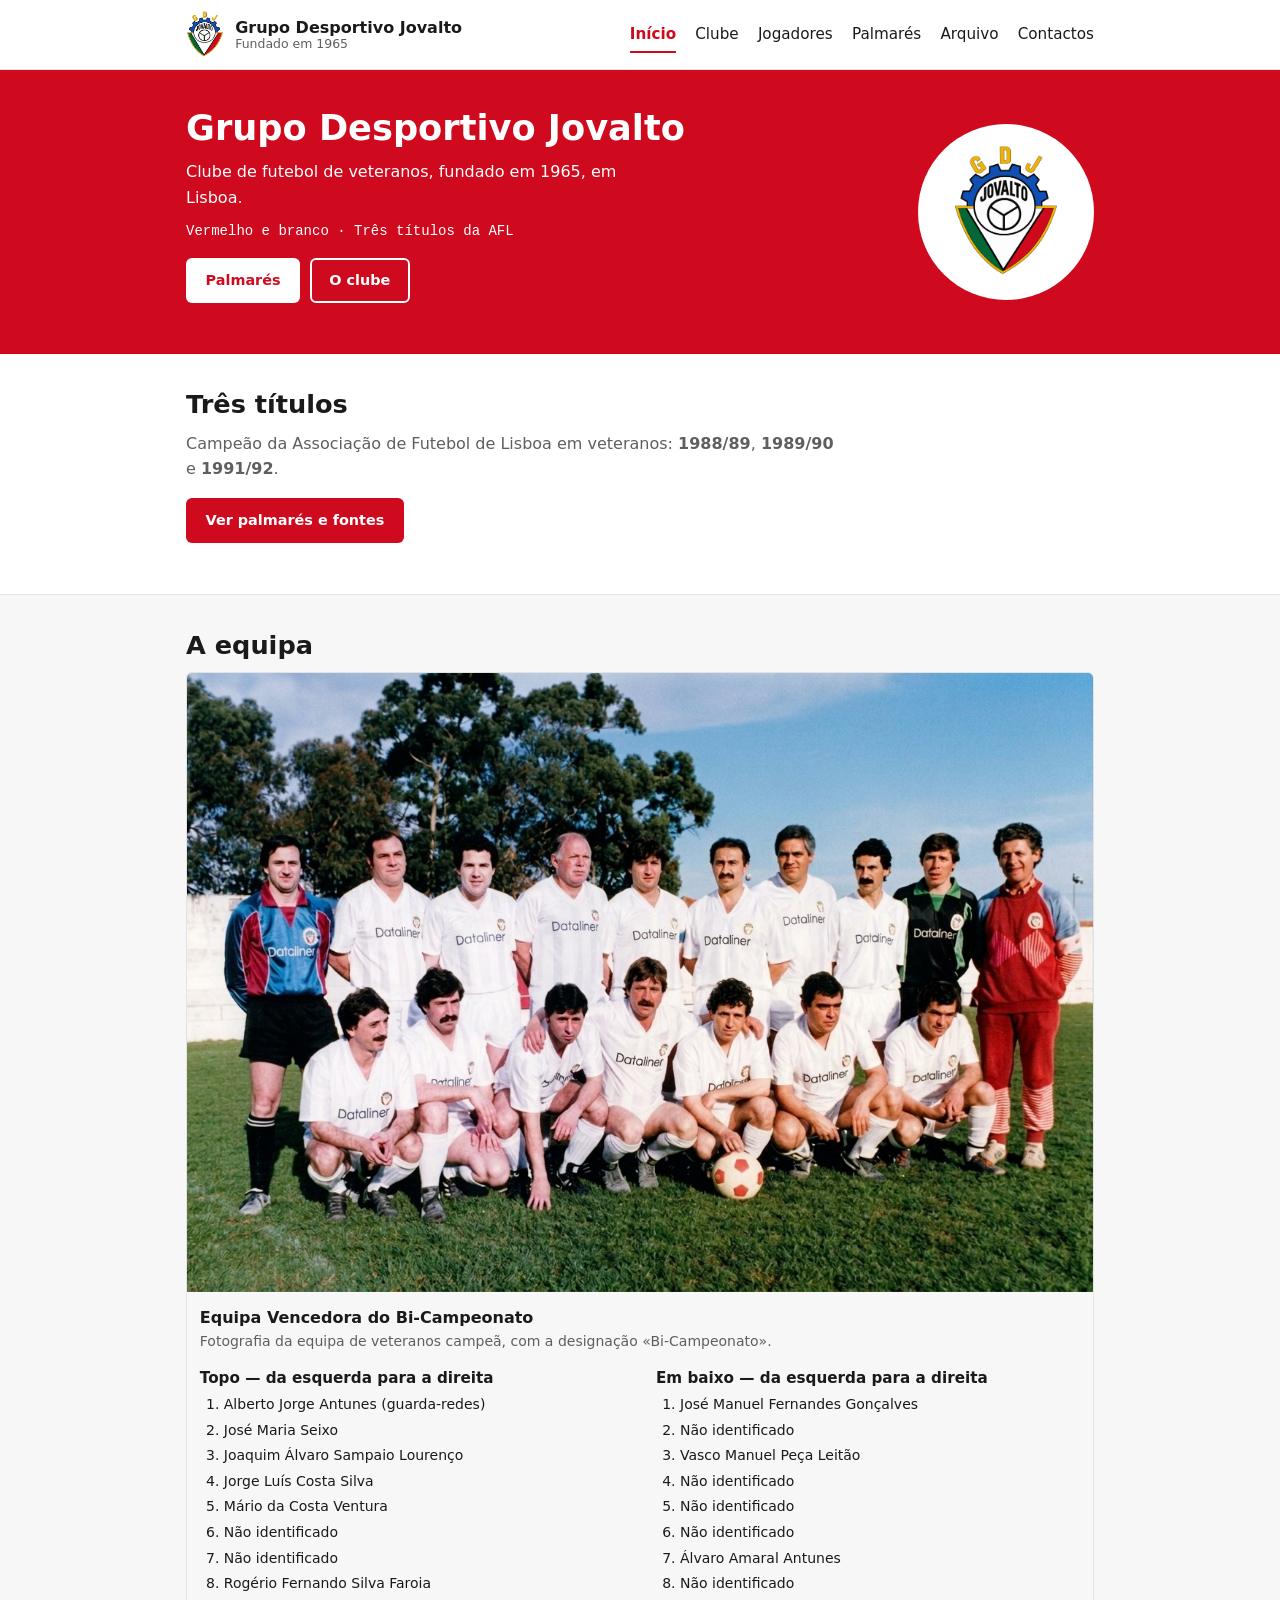
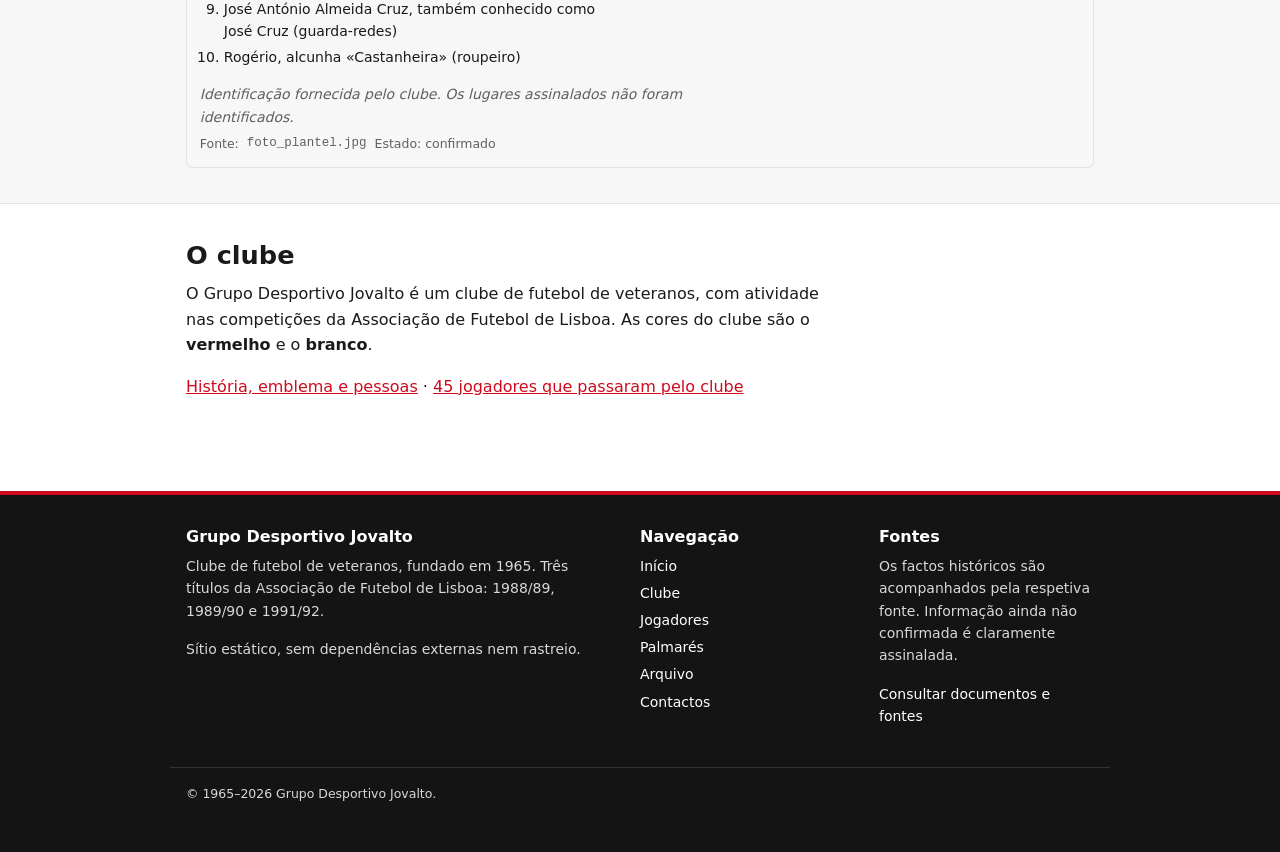
==== website/index.html @ 1dce0c86 "Update visitor content and family records" ====
<!DOCTYPE html>
<html lang="pt-PT">
<head>
<meta charset="utf-8">
<meta name="viewport" content="width=device-width, initial-scale=1">
<title>Grupo Desportivo Jovalto — futebol de veteranos, fundado em 1965</title>
<meta name="description" content="Grupo Desportivo Jovalto: clube de futebol de veteranos fundado em 1965, em Lisboa. Cores: vermelho e branco. Três títulos da Associação de Futebol de Lisboa.">
<meta name="robots" content="index, follow, max-image-preview:large">
<link rel="canonical" href="https://gdjovalto.github.io/">
<meta property="og:type" content="website">
<meta property="og:locale" content="pt_PT">
<meta property="og:site_name" content="Grupo Desportivo Jovalto">
<meta property="og:title" content="Grupo Desportivo Jovalto — futebol de veteranos">
<meta property="og:description" content="Clube de futebol de veteranos fundado em 1965, em Lisboa. Três títulos da Associação de Futebol de Lisboa.">
<meta property="og:url" content="https://gdjovalto.github.io/">
<meta property="og:image" content="https://gdjovalto.github.io/assets/img/foto-equipa-bicampeonato.jpg">
<script type="application/ld+json">
{"@context":"https://schema.org","@type":"SportsOrganization","name":"Grupo Desportivo Jovalto","alternateName":"GD Jovalto","url":"https://gdjovalto.github.io/","logo":"https://gdjovalto.github.io/assets/img/emblema-oficial.png","image":"https://gdjovalto.github.io/assets/img/foto-equipa-bicampeonato.jpg","foundingDate":"1965","sport":"Futebol de veteranos","address":{"@type":"PostalAddress","addressLocality":"Lisboa","addressCountry":"PT"}}
</script>
<link rel="icon" type="image/png" href="assets/img/favicon.png">
<link rel="stylesheet" href="assets/css/main.css">
</head>
<body data-raiz="">
<a class="skip-link" href="#conteudo">Saltar para o conteúdo</a>

<header class="site-header">
  <div class="site-header__inner">
    <a class="brand" href="index.html">
      <img src="assets/img/emblema-oficial.png" width="1128" height="1394" alt="">
      <span class="brand__text">
        <strong>Grupo Desportivo Jovalto</strong>
        <small>Fundado em 1965</small>
      </span>
    </a>
    <button class="nav-toggle" type="button" aria-expanded="false" aria-controls="menu-principal">Menu</button>
    <nav id="menu-principal" class="nav" aria-label="Navegação principal">
      <ul>
        <li><a href="index.html" aria-current="page">Início</a></li>
        <li><a href="clube/index.html">Clube</a></li>
        <li><a href="jogadores/index.html">Jogadores</a></li>
        <li><a href="palmares/index.html">Palmarés</a></li>
        <li><a href="arquivo/index.html">Arquivo</a></li>
        <li><a href="contactos/index.html">Contactos</a></li>
      </ul>
    </nav>
  </div>
</header>

<main id="conteudo">

  <section class="hero">
    <div class="hero__inner">
      <div>
        <h1>Grupo Desportivo Jovalto</h1>
        <p class="hero__lema">Clube de futebol de veteranos, fundado em 1965, em Lisboa.</p>
        <p class="hero__meta">Vermelho e branco · Três títulos da AFL</p>
        <p class="btn-lista">
          <a class="btn btn--branco" href="palmares/index.html">Palmarés</a>
          <a class="btn btn--contorno" href="clube/index.html">O clube</a>
        </p>
      </div>
      <span class="emblema-redondo">
        <img src="assets/img/emblema-oficial.png" width="1128" height="1394"
             alt="Emblema do Grupo Desportivo Jovalto: roda dentada, inscrição JOVALTO e escudo.">
      </span>
    </div>
  </section>

  <section class="section">
    <div class="wrap">
      <h2>Três títulos</h2>
      <p class="section__intro">
        Campeão da Associação de Futebol de Lisboa em veteranos:
        <strong>1988/89</strong>, <strong>1989/90</strong> e <strong>1991/92</strong>.
      </p>
      <p><a class="btn btn--vermelho" href="palmares/index.html">Ver palmarés e fontes</a></p>
    </div>
  </section>

  <section class="section section--alt" id="fotografia-equipa">
    <div class="wrap">
      <h2>A equipa</h2>
      <div class="galeria" id="lista-galeria"></div>
    </div>
  </section>

  <section class="section">
    <div class="wrap">
      <h2>O clube</h2>
      <p>
        O Grupo Desportivo Jovalto é um clube de futebol de veteranos, com atividade nas competições da
        Associação de Futebol de Lisboa. As cores do clube são o <strong>vermelho</strong> e o
        <strong>branco</strong>.
      </p>
      <p>
        <a href="clube/index.html">História, emblema e pessoas</a> ·
        <a href="jogadores/index.html">45 jogadores que passaram pelo clube</a>
      </p>
    </div>
  </section>

</main>

<!-- ==========================================================================
     Rodapé comum das páginas interiores do sítio do GD Jovalto.

      é substituído pelo prefixo relativo à raiz:
       - páginas na raiz  -> ""
       - páginas em subpasta -> "../"

     Este ficheiro é usado por tools/apply-footer.ps1. Não é servido ao
     navegador: serve apenas para manter o rodapé das páginas sincronizado.
     A página inicial (index.html) tem o rodapé já escrito no próprio ficheiro.
     ========================================================================== -->
<footer class="site-footer">
  <div class="wrap site-footer__grid">
    <div>
      <h2>Grupo Desportivo Jovalto</h2>
      <p>Clube de futebol de veteranos, fundado em 1965. Três títulos da Associação de Futebol de Lisboa: 1988/89, 1989/90 e 1991/92.</p>
      <p>Sítio estático, sem dependências externas nem rastreio.</p>
    </div>
    <div>
      <h2>Navegação</h2>
      <ul>
        <li><a href="index.html">Início</a></li>
        <li><a href="clube/index.html">Clube</a></li>
        <li><a href="jogadores/index.html">Jogadores</a></li>
        <li><a href="palmares/index.html">Palmarés</a></li>
        <li><a href="arquivo/index.html">Arquivo</a></li>
        <li><a href="contactos/index.html">Contactos</a></li>
      </ul>
    </div>
    <div>
      <h2>Fontes</h2>
      <p>Os factos históricos são acompanhados pela respetiva fonte. Informação ainda não confirmada é claramente assinalada.</p>
      <p><a href="arquivo/index.html">Consultar documentos e fontes</a></p>
    </div>
  </div>
  <div class="wrap site-footer__nota">
    <p>© 1965–<span id="ano-atual">2026</span> Grupo Desportivo Jovalto.</p>
  </div>
</footer>

<script src="data/clube.js"></script>
<script src="data/jogadores.js"></script>
<script src="data/sources.js"></script>
<script src="data/honours.js"></script>
<script src="data/timeline.js"></script>
<script src="data/people.js"></script>
<script src="data/gallery.js"></script>
<script src="data/documents.js"></script>
<script src="assets/js/main.js"></script>
</body>
</html>
---- website/assets/css/main.css ----
/* ==========================================================================
   GD Jovalto — folha de estilos única

   CORES DO CLUBE: VERMELHO E BRANCO.
   O emblema histórico tem também azul, verde e amarelo, mas essas são cores
   DO EMBLEMA — não são usadas como cores do sítio.

   Sem dependências externas, sem CDN, sem chamadas de rede.
   ========================================================================== */

:root{
  /* Cores do clube */
  --jv-vermelho:#D00A1E;
  --jv-vermelho-escuro:#A50715;
  --jv-branco:#FFFFFF;

  /* Neutros */
  --jv-texto:#1A1A1A;
  --jv-texto-suave:#5F5F5F;
  --jv-linha:#E3E3E3;
  --jv-fundo:#FFFFFF;
  --jv-fundo-alt:#F7F7F7;
  --jv-escuro:#141414;

  /* Tipografia */
  --jv-fonte-base:"Segoe UI",system-ui,-apple-system,Arial,sans-serif;
  --jv-fonte-mono:Consolas,"Courier New",monospace;
  --jv-t1:clamp(1.6rem,1.2rem + 1.6vw,2.2rem);
  --jv-t2:clamp(1.25rem,1.1rem + .8vw,1.6rem);
  --jv-peq:.875rem;
  --jv-mini:.78rem;

  /* Medidas */
  --jv-largura:940px;
  --jv-raio:6px;
}

/* --- Base ---------------------------------------------------------------- */

*,*::before,*::after{box-sizing:border-box}
html{-webkit-text-size-adjust:100%}
body{
  margin:0;
  font-family:var(--jv-fonte-base);
  font-size:1rem;
  line-height:1.6;
  color:var(--jv-texto);
  background:var(--jv-fundo);
}
img{max-width:100%;height:auto;display:block}
h1,h2,h3{line-height:1.25;margin:0 0 .6rem}
h1{font-size:var(--jv-t1)}
h2{font-size:var(--jv-t2);margin-top:2.2rem}
h2:first-child{margin-top:0}
h3{font-size:1.05rem}
p,ul,ol,table{margin:0 0 1rem}
p,li{max-width:65ch}
a{color:var(--jv-vermelho)}
a:hover{color:var(--jv-vermelho-escuro)}
:focus-visible{outline:3px solid var(--jv-texto);outline-offset:2px}
.site-header :focus-visible,.site-footer :focus-visible{outline-color:var(--jv-branco)}

.wrap{max-width:var(--jv-largura);margin:0 auto;padding:0 1rem}
.skip-link{position:absolute;left:-9999px;top:0}
.skip-link:focus{left:0;background:var(--jv-vermelho);color:var(--jv-branco);padding:.6rem 1rem;z-index:10}
.visually-hidden{position:absolute;width:1px;height:1px;overflow:hidden;clip-path:inset(50%)}

/* --- Cabeçalho ----------------------------------------------------------- */

.site-header{background:var(--jv-branco);border-bottom:1px solid var(--jv-linha)}
.site-header__inner{
  max-width:var(--jv-largura);margin:0 auto;padding:.7rem 1rem;
  display:flex;align-items:center;justify-content:space-between;gap:1rem;flex-wrap:wrap;
}
.brand{display:flex;align-items:center;gap:.7rem;text-decoration:none;color:var(--jv-texto)}
.brand img{width:38px}
.brand__text{display:flex;flex-direction:column;line-height:1.2}
.brand__text strong{font-size:1rem}
.brand__text small{font-size:var(--jv-mini);color:var(--jv-texto-suave)}

.nav-toggle{
  background:none;border:1px solid var(--jv-linha);border-radius:var(--jv-raio);
  padding:.4rem .7rem;font:inherit;font-size:var(--jv-peq);color:var(--jv-texto);cursor:pointer;
}
.nav{display:none;width:100%}
.nav.is-open{display:block}
.nav ul{list-style:none;margin:0;padding:0}
.nav a{
  display:block;padding:.55rem 0;text-decoration:none;color:var(--jv-texto);
  border-bottom:1px solid var(--jv-linha);font-size:.95rem;
}
.nav a[aria-current="page"]{color:var(--jv-vermelho);font-weight:600}

/* --- Faixa de abertura --------------------------------------------------- */

.hero{background:var(--jv-vermelho);color:var(--jv-branco);padding:2.2rem 0}
.hero__inner{
  max-width:var(--jv-largura);margin:0 auto;padding:0 1rem;
  display:flex;align-items:center;justify-content:space-between;gap:1.5rem;flex-wrap:wrap;
}
.hero h1{color:var(--jv-branco)}
.hero__lema{color:var(--jv-branco);margin:0;max-width:46ch}
.hero__meta{font-family:var(--jv-fonte-mono);font-size:var(--jv-peq);color:var(--jv-branco);margin:.6rem 0 0}
/* Emblema em disco branco, como na camisola.
   O emblema é retrato (1128x1394 = 0,809). Para caber inteiro dentro do
   círculo, o retângulo tem de respeitar sqrt((w/2)²+(h/2)²) <= D/2; com
   altura a 76% da largura do círculo, w=0,615·D e o canto fica a 0,489·D —
   dentro do raio, logo sem corte. */
.emblema-redondo{
  flex:0 0 auto;
  width:clamp(118px,20vw,176px);
  height:clamp(118px,20vw,176px);
  background:var(--jv-branco);
  border-radius:50%;
  display:grid;
  place-items:center;
  overflow:hidden;
}
.emblema-redondo img{width:auto;height:auto;max-width:76%;max-height:76%}

/* --- Botões -------------------------------------------------------------- */

.btn{
  display:inline-block;padding:.55rem 1.1rem;border-radius:var(--jv-raio);
  text-decoration:none;font-weight:600;font-size:.9rem;border:2px solid transparent;
}
.btn--branco{background:var(--jv-branco);color:var(--jv-vermelho)}
.btn--branco:hover{background:#F0F0F0;color:var(--jv-vermelho-escuro)}
.btn--contorno{border-color:var(--jv-branco);color:var(--jv-branco)}
.btn--contorno:hover{background:var(--jv-branco);color:var(--jv-vermelho)}
.btn--vermelho{background:var(--jv-vermelho);color:var(--jv-branco)}
.btn--vermelho:hover{background:var(--jv-vermelho-escuro);color:var(--jv-branco)}
.btn-lista{display:flex;gap:.6rem;flex-wrap:wrap;margin-top:1rem}

/* --- Secções ------------------------------------------------------------- */

.section{padding:2.2rem 0}
.section--alt{background:var(--jv-fundo-alt);border-top:1px solid var(--jv-linha);border-bottom:1px solid var(--jv-linha)}
.section__intro{color:var(--jv-texto-suave)}
.grid{display:grid;gap:1rem}

/* --- Rodapé -------------------------------------------------------------- */

.site-footer{
  background:var(--jv-escuro);color:#D8D8D8;border-top:4px solid var(--jv-vermelho);
  margin-top:2.5rem;padding:2rem 0;font-size:var(--jv-peq);
}
.site-footer h2{color:var(--jv-branco);font-size:1rem;margin-bottom:.5rem;margin-top:0}
.site-footer a{color:var(--jv-branco);text-decoration:none}
.site-footer a:hover{text-decoration:underline;color:var(--jv-branco)}
.site-footer ul{list-style:none;margin:0;padding:0}
.site-footer li{margin-bottom:.3rem}
.site-footer__grid{display:grid;gap:1.5rem}
.site-footer__nota{border-top:1px solid #333;margin-top:1.5rem;padding-top:1rem;font-size:var(--jv-mini)}
.legenda-ev li{display:flex;gap:.5rem;align-items:baseline}

/* --- Avisos -------------------------------------------------------------- */

.nota{
  background:var(--jv-fundo-alt);border-left:4px solid var(--jv-vermelho);
  border-radius:0 var(--jv-raio) var(--jv-raio) 0;
  padding:.8rem 1rem;font-size:.92rem;
}
.nota p:last-child{margin-bottom:0}
.nota + .nota{margin-top:.8rem}

/* --- Cronologia ---------------------------------------------------------- */

.cronologia{list-style:none;margin:0;padding:0}
.cronologia li{padding:0 0 1.2rem 1rem;border-left:2px solid var(--jv-linha)}
.cronologia li:last-child{padding-bottom:0;border-left-color:transparent}
.cronologia h3{margin:.1rem 0 .2rem}
.cronologia__ano{font-family:var(--jv-fonte-mono);font-weight:700;color:var(--jv-vermelho)}

/* --- Fotografia ---------------------------------------------------------- */

.galeria{display:grid;gap:1rem}
.galeria figure{margin:0;border:1px solid var(--jv-linha);border-radius:var(--jv-raio);overflow:hidden}
.galeria img{width:100%}
.galeria figcaption{padding:.8rem;font-size:var(--jv-peq);color:var(--jv-texto-suave)}
.galeria figcaption strong{display:block;color:var(--jv-texto);font-size:1rem}
.foto-identificacao{display:grid;grid-template-columns:repeat(2,minmax(0,1fr));gap:1rem 2rem;margin-top:1rem;color:var(--jv-texto)}
.foto-identificacao h3{font-size:.95rem;margin:0 0 .35rem}
.foto-identificacao ol{margin:0;padding-left:1.5rem}
.foto-identificacao li{margin:.2rem 0}
.foto-identificacao__fonte{margin:.75rem 0 0;font-style:italic}
@media (max-width:640px){.foto-identificacao{grid-template-columns:1fr}}

/* --- Cartões (documentos e pessoas) -------------------------------------- */

.cartao{border:1px solid var(--jv-linha);border-radius:var(--jv-raio);padding:1rem}
.cartao h3{margin-bottom:.3rem}
.cartao p:last-child{margin-bottom:0}
.cartao--ident{border-left:4px solid var(--jv-vermelho)}
.origem{font-size:var(--jv-peq);color:var(--jv-texto-suave);margin:.5rem 0 0}

/* --- Emblema ------------------------------------------------------------- */

.emblema-grid{display:grid;gap:1rem}
.emblema-item{border:1px solid var(--jv-linha);border-radius:var(--jv-raio);padding:1rem}
.emblema-item img{margin:0 auto .6rem;max-height:220px;width:auto}
.emblema-item p{font-size:var(--jv-peq);max-width:none}

/* --- Tabelas ------------------------------------------------------------- */

.tabela{width:100%;border-collapse:collapse;font-size:.95rem}
.tabela caption{text-align:left;color:var(--jv-texto-suave);font-size:var(--jv-peq);padding-bottom:.5rem}
.tabela th,.tabela td{text-align:left;padding:.6rem .7rem;border-bottom:1px solid var(--jv-linha);vertical-align:top}
.tabela thead th{background:var(--jv-vermelho);color:var(--jv-branco);font-size:var(--jv-peq)}
.tabela tbody tr:nth-child(even){background:var(--jv-fundo-alt)}
.tabela__epoca{font-family:var(--jv-fonte-mono);font-weight:700;white-space:nowrap;color:var(--jv-vermelho)}
.rolagem{overflow-x:auto}

/* --- Etiquetas de evidência e proveniência ------------------------------- */

.etiqueta{
  display:inline-block;border:1px solid var(--jv-linha);background:var(--jv-fundo-alt);
  border-radius:999px;padding:1px 8px;font-size:.72rem;font-weight:700;
  text-transform:uppercase;letter-spacing:.03em;color:var(--jv-texto-suave);white-space:nowrap;
}
.etiqueta--a{border-color:var(--jv-vermelho);color:var(--jv-vermelho)}
.meta{
  display:flex;flex-wrap:wrap;gap:.5rem;align-items:center;
  font-size:var(--jv-mini);color:var(--jv-texto-suave);margin:.4rem 0 0;
}
.meta code{font-family:var(--jv-fonte-mono)}

/* --- Responsivo ---------------------------------------------------------- */

@media (min-width:760px){
  .nav-toggle{display:none}
  .nav{display:block;width:auto}
  .nav ul{display:flex;gap:1.2rem}
  .nav a{border:0;border-bottom:2px solid transparent;padding:.3rem 0}
  .nav a[aria-current="page"]{border-bottom-color:var(--jv-vermelho)}
  .grid--2{grid-template-columns:repeat(2,1fr)}
  .grid--3{grid-template-columns:repeat(3,1fr)}
  .emblema-grid{grid-template-columns:repeat(3,1fr)}
  .site-footer__grid{grid-template-columns:2fr 1fr 1fr}
}
@media (prefers-reduced-motion:reduce){
  *{transition:none!important;animation:none!important}
}
@media print{
  .site-header,.site-footer,.nav-toggle,.hero{background:#fff!important;color:#000!important}
  .nav{display:none}
  a::after{content:" (" attr(href) ")";font-size:.75em}
}

/* --- Lista de jogadores -------------------------------------------------- */

.filtro{display:flex;gap:.5rem;align-items:center;flex-wrap:wrap;margin-bottom:1rem}
.filtro label{font-size:var(--jv-peq);color:var(--jv-texto-suave)}
.filtro input{
  font:inherit;font-size:var(--jv-peq);padding:.4rem .6rem;
  border:1px solid var(--jv-linha);border-radius:var(--jv-raio);min-width:220px;max-width:100%;
}
.jogadores{list-style:none;margin:0;padding:0}
.jogadores li{padding:.4rem 0;border-bottom:1px solid var(--jv-linha);break-inside:avoid}
.jogadores li span{display:block}
.aviso-nome{display:block;font-size:var(--jv-mini);color:var(--jv-texto-suave);margin-top:.15rem;max-width:52ch}

@media (min-width:760px){
  .jogadores{columns:2;column-gap:2.5rem}
}
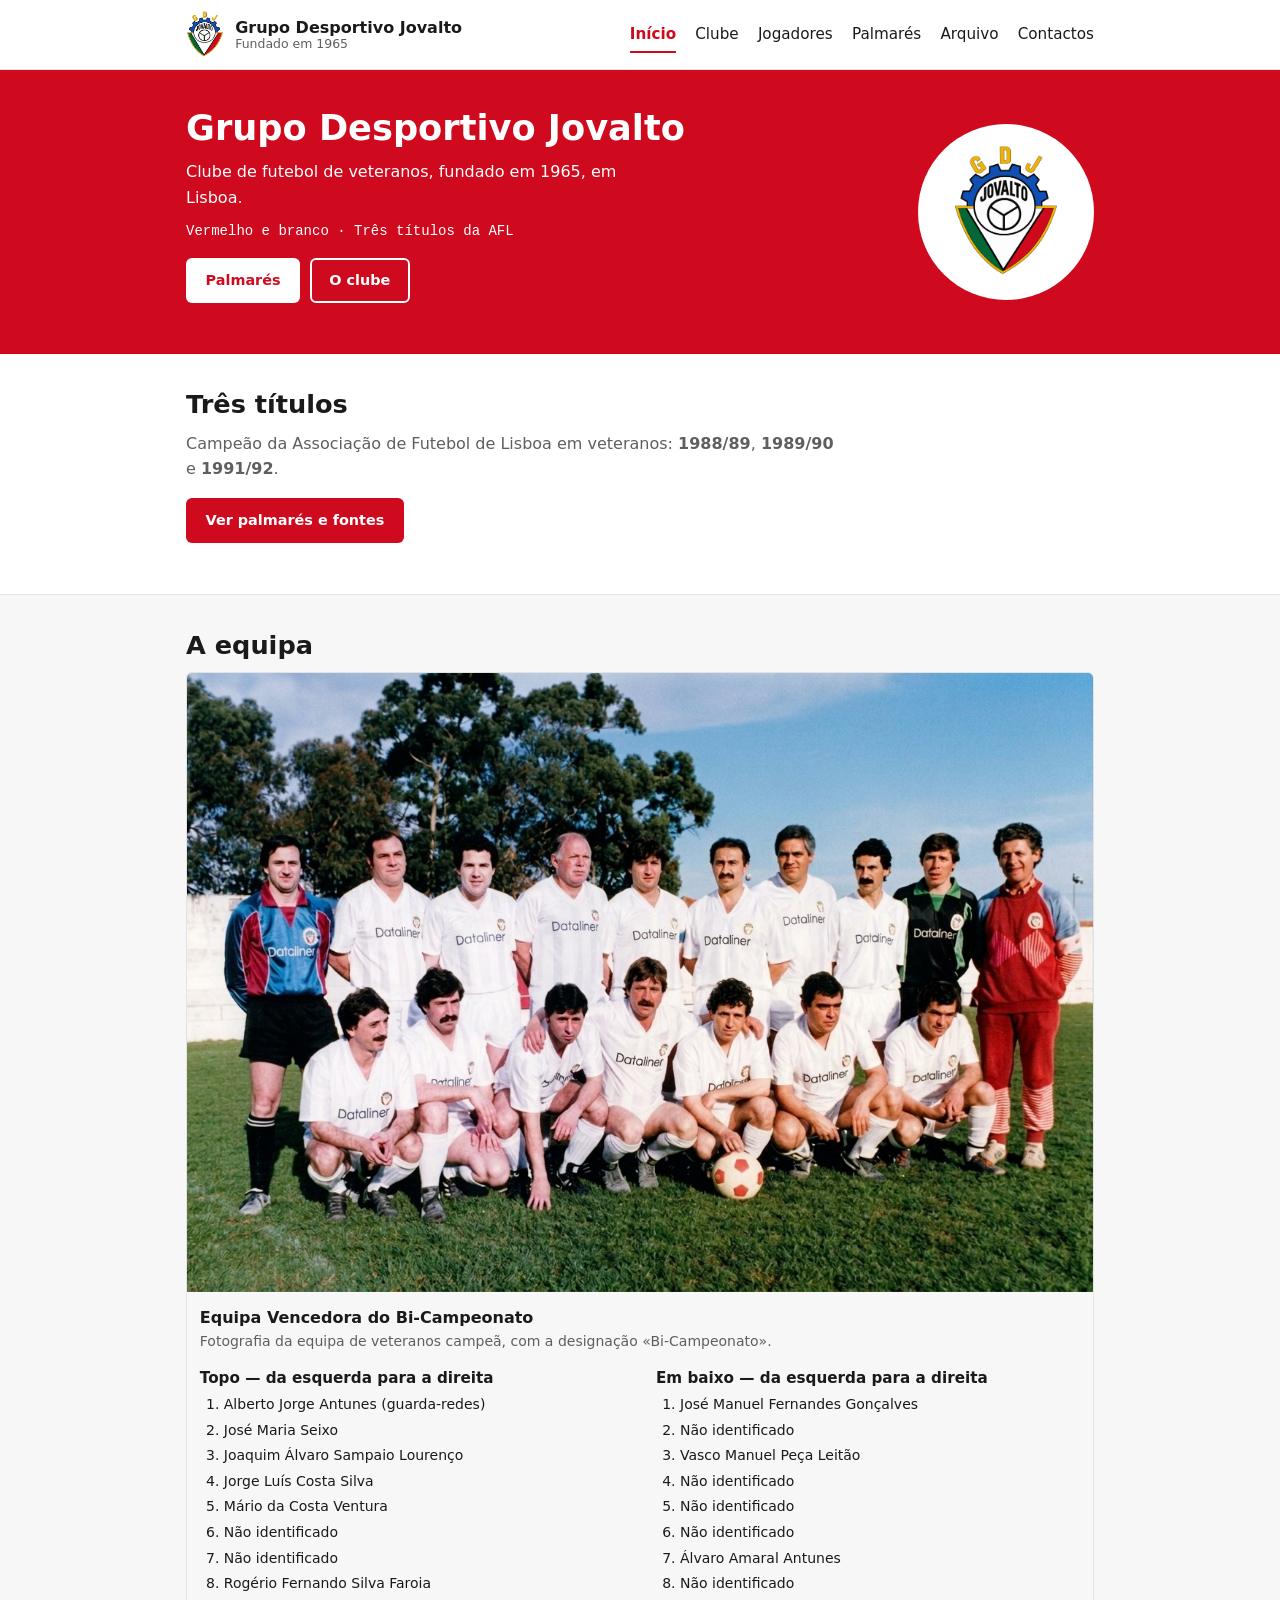
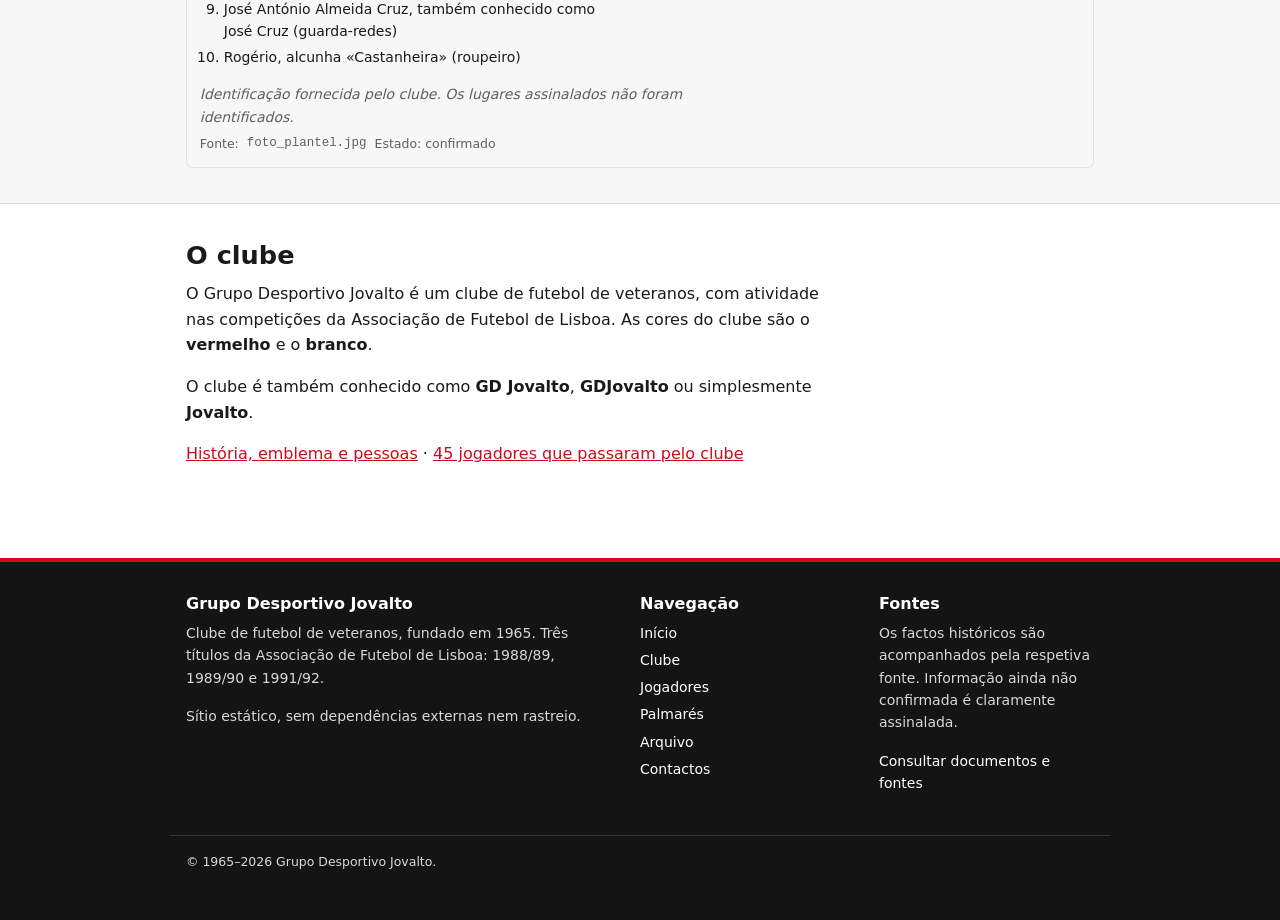
==== commit 3116efe5: "Add Jovalto search name variants" ====
--- a/website/index.html
+++ b/website/index.html
@@ -3,19 +3,19 @@
 <head>
 <meta charset="utf-8">
 <meta name="viewport" content="width=device-width, initial-scale=1">
-<title>Grupo Desportivo Jovalto — futebol de veteranos, fundado em 1965</title>
-<meta name="description" content="Grupo Desportivo Jovalto: clube de futebol de veteranos fundado em 1965, em Lisboa. Cores: vermelho e branco. Três títulos da Associação de Futebol de Lisboa.">
+<title>Grupo Desportivo Jovalto (GD Jovalto) — futebol de veteranos</title>
+<meta name="description" content="Grupo Desportivo Jovalto, também conhecido como GD Jovalto ou GDJovalto: clube de futebol de veteranos fundado em 1965, em Lisboa, com três títulos da AFL.">
 <meta name="robots" content="index, follow, max-image-preview:large">
 <link rel="canonical" href="https://gdjovalto.github.io/">
 <meta property="og:type" content="website">
 <meta property="og:locale" content="pt_PT">
 <meta property="og:site_name" content="Grupo Desportivo Jovalto">
-<meta property="og:title" content="Grupo Desportivo Jovalto — futebol de veteranos">
-<meta property="og:description" content="Clube de futebol de veteranos fundado em 1965, em Lisboa. Três títulos da Associação de Futebol de Lisboa.">
+<meta property="og:title" content="Grupo Desportivo Jovalto (GD Jovalto)">
+<meta property="og:description" content="Jovalto: clube de futebol de veteranos fundado em 1965, em Lisboa. Três títulos da Associação de Futebol de Lisboa.">
 <meta property="og:url" content="https://gdjovalto.github.io/">
 <meta property="og:image" content="https://gdjovalto.github.io/assets/img/foto-equipa-bicampeonato.jpg">
 <script type="application/ld+json">
-{"@context":"https://schema.org","@type":"SportsOrganization","name":"Grupo Desportivo Jovalto","alternateName":"GD Jovalto","url":"https://gdjovalto.github.io/","logo":"https://gdjovalto.github.io/assets/img/emblema-oficial.png","image":"https://gdjovalto.github.io/assets/img/foto-equipa-bicampeonato.jpg","foundingDate":"1965","sport":"Futebol de veteranos","address":{"@type":"PostalAddress","addressLocality":"Lisboa","addressCountry":"PT"}}
+{"@context":"https://schema.org","@type":"SportsOrganization","name":"Grupo Desportivo Jovalto","alternateName":["GD Jovalto","GDJovalto","Jovalto"],"url":"https://gdjovalto.github.io/","logo":"https://gdjovalto.github.io/assets/img/emblema-oficial.png","image":"https://gdjovalto.github.io/assets/img/foto-equipa-bicampeonato.jpg","foundingDate":"1965","sport":"Futebol de veteranos","address":{"@type":"PostalAddress","addressLocality":"Lisboa","addressCountry":"PT"}}
 </script>
 <link rel="icon" type="image/png" href="assets/img/favicon.png">
 <link rel="stylesheet" href="assets/css/main.css">
@@ -92,6 +92,7 @@
         Associação de Futebol de Lisboa. As cores do clube são o <strong>vermelho</strong> e o
         <strong>branco</strong>.
       </p>
+      <p>O clube é também conhecido como <strong>GD Jovalto</strong>, <strong>GDJovalto</strong> ou simplesmente <strong>Jovalto</strong>.</p>
       <p>
         <a href="clube/index.html">História, emblema e pessoas</a> ·
         <a href="jogadores/index.html">45 jogadores que passaram pelo clube</a>
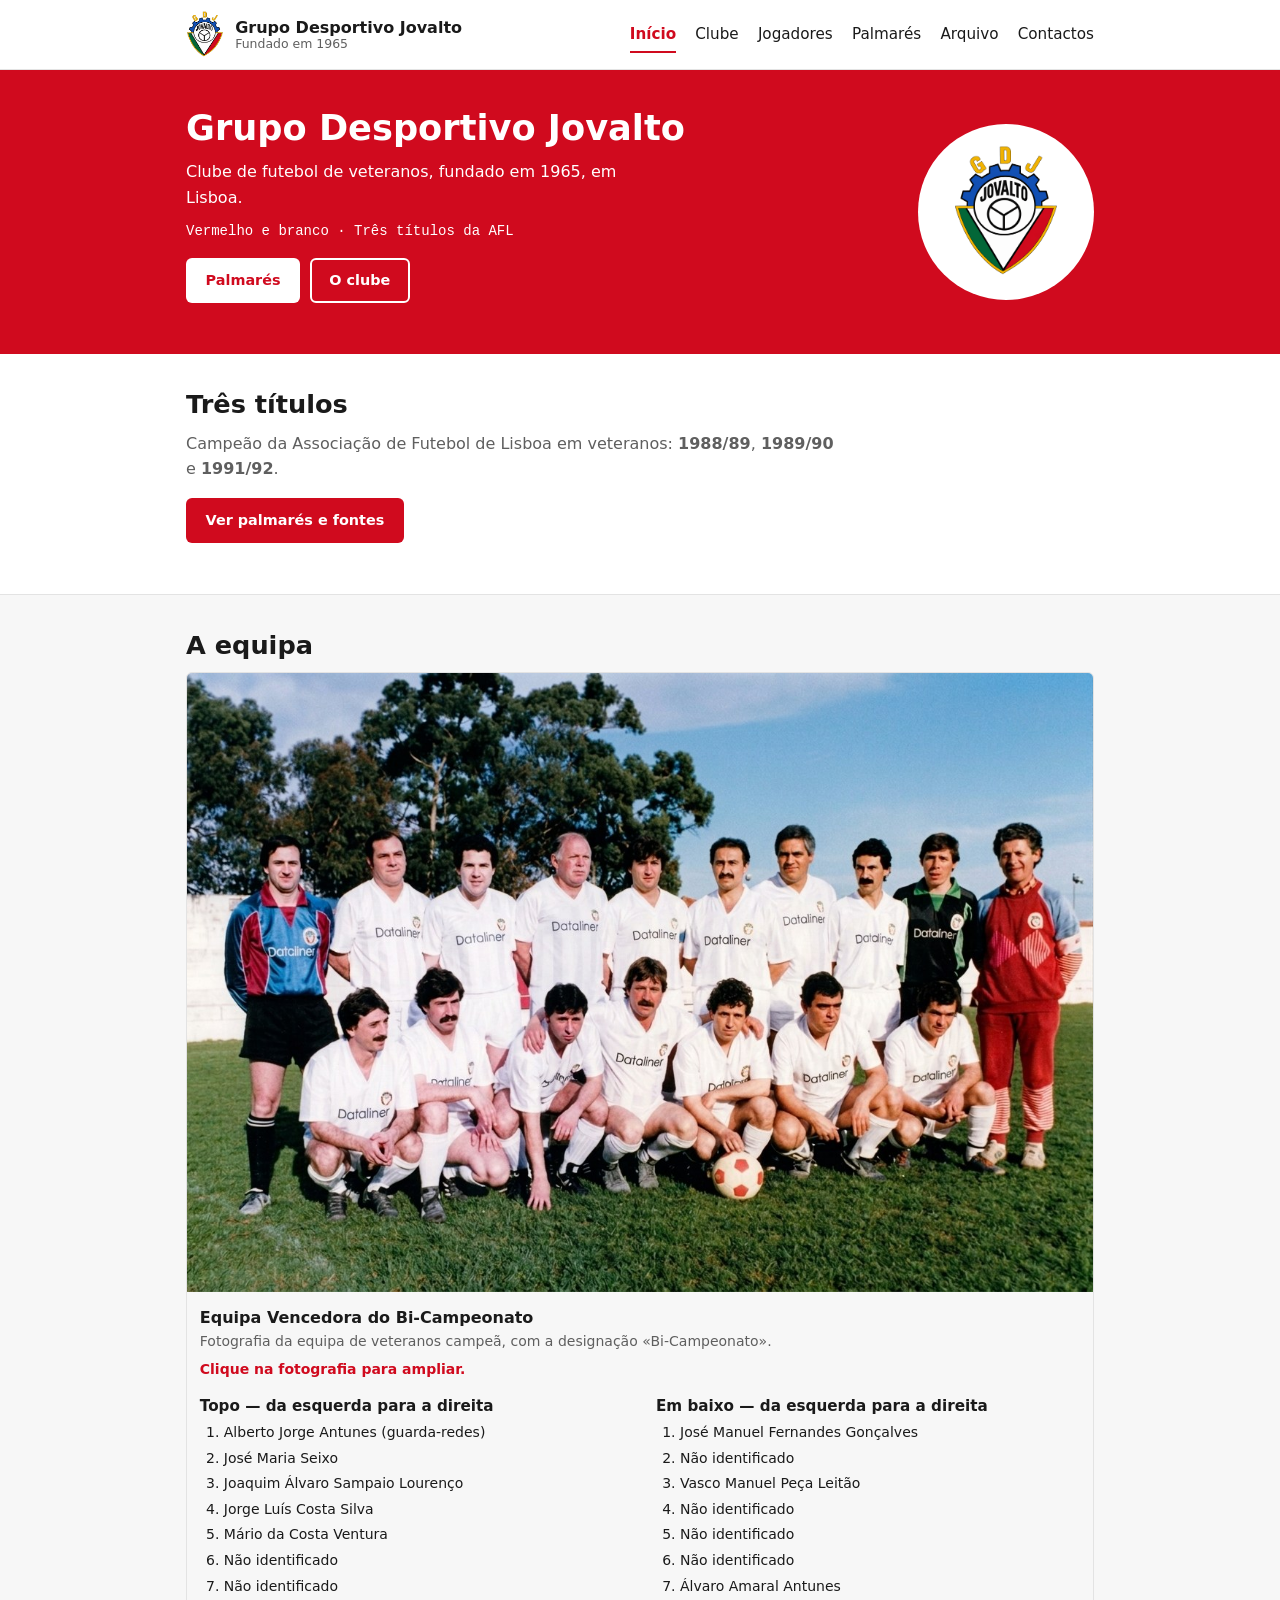
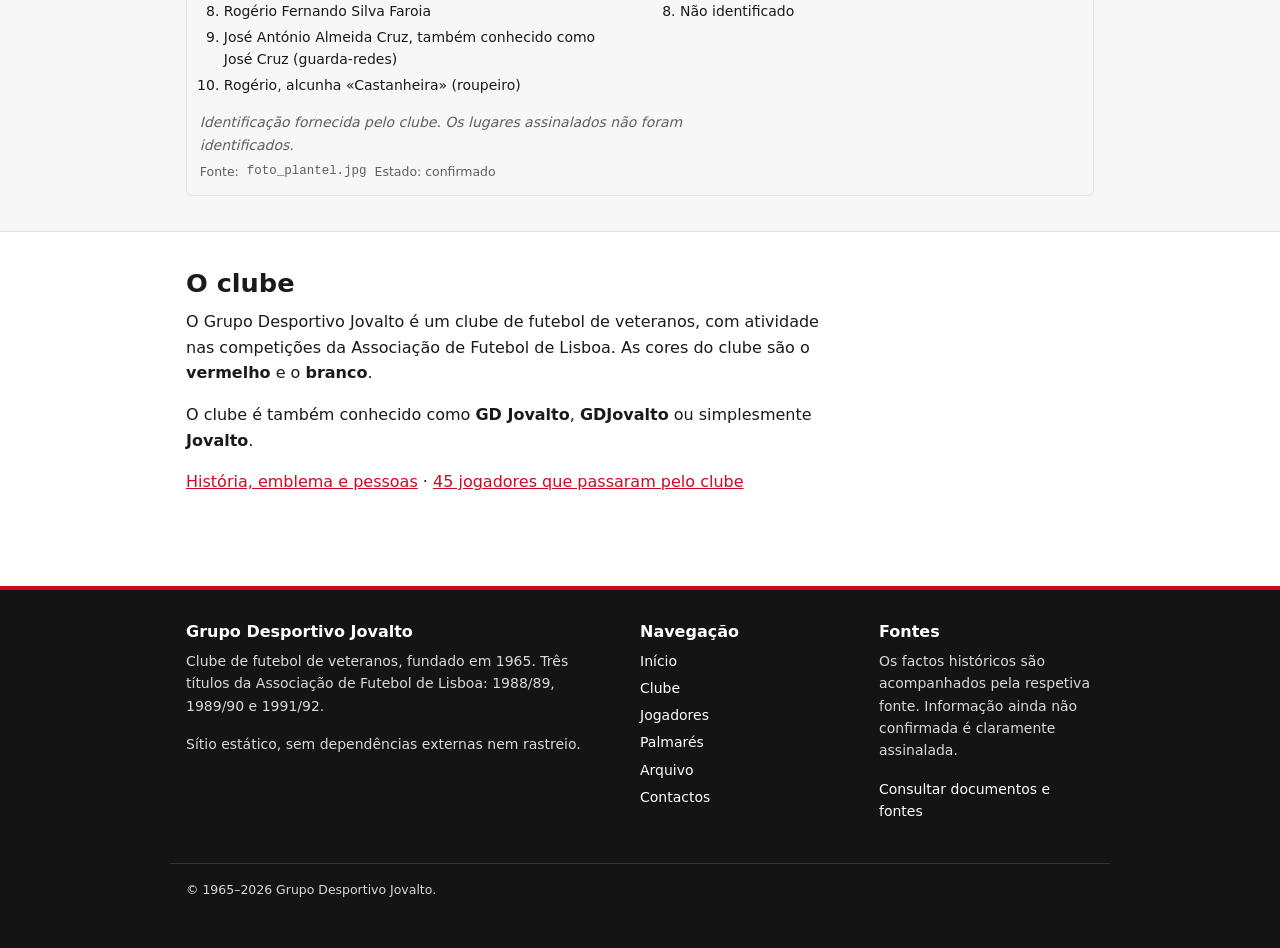
==== commit 318561e1: "Add Google Search Console verification" ====
--- a/website/index.html
+++ b/website/index.html
@@ -3,6 +3,7 @@
 <head>
 <meta charset="utf-8">
 <meta name="viewport" content="width=device-width, initial-scale=1">
+<meta name="google-site-verification" content="pWdYmIEIevT3DxBxf0jmAB4-4VpRuRL7R_yM_39Uhe8">
 <title>Grupo Desportivo Jovalto (GD Jovalto) — futebol de veteranos</title>
 <meta name="description" content="Grupo Desportivo Jovalto, também conhecido como GD Jovalto ou GDJovalto: clube de futebol de veteranos fundado em 1965, em Lisboa, com três títulos da AFL.">
 <meta name="robots" content="index, follow, max-image-preview:large">
--- a/website/assets/css/main.css
+++ b/website/assets/css/main.css
@@ -176,9 +176,18 @@
 
 .galeria{display:grid;gap:1rem}
 .galeria figure{margin:0;border:1px solid var(--jv-linha);border-radius:var(--jv-raio);overflow:hidden}
-.galeria img{width:100%}
+.galeria__ampliar{display:block;overflow:hidden;cursor:zoom-in}
+.galeria__ampliar:focus-visible{outline:3px solid var(--jv-vermelho);outline-offset:-3px}
+.galeria img{width:100%;transition:transform .2s ease}
+.galeria__ampliar:hover img{transform:scale(1.015)}
 .galeria figcaption{padding:.8rem;font-size:var(--jv-peq);color:var(--jv-texto-suave)}
 .galeria figcaption strong{display:block;color:var(--jv-texto);font-size:1rem}
+.galeria__instrucao{display:block;margin-top:.35rem;font-weight:700;color:var(--jv-vermelho)}
+.galeria__dialogo{width:min(96vw,1241px);max-width:none;padding:0;border:0;border-radius:var(--jv-raio);background:#111;overflow:visible}
+.galeria__dialogo::backdrop{background:rgba(0,0,0,.86);cursor:zoom-out}
+.galeria__dialogo img{display:block;width:100%;height:auto;max-height:90vh;object-fit:contain;transition:none}
+.galeria__fechar{position:absolute;z-index:1;top:.6rem;right:.6rem;padding:.55rem .8rem;border:2px solid #fff;border-radius:var(--jv-raio);background:#111;color:#fff;font:inherit;font-weight:700;cursor:pointer}
+.galeria__fechar:hover,.galeria__fechar:focus-visible{background:var(--jv-vermelho)}
 .foto-identificacao{display:grid;grid-template-columns:repeat(2,minmax(0,1fr));gap:1rem 2rem;margin-top:1rem;color:var(--jv-texto)}
 .foto-identificacao h3{font-size:.95rem;margin:0 0 .35rem}
 .foto-identificacao ol{margin:0;padding-left:1.5rem}
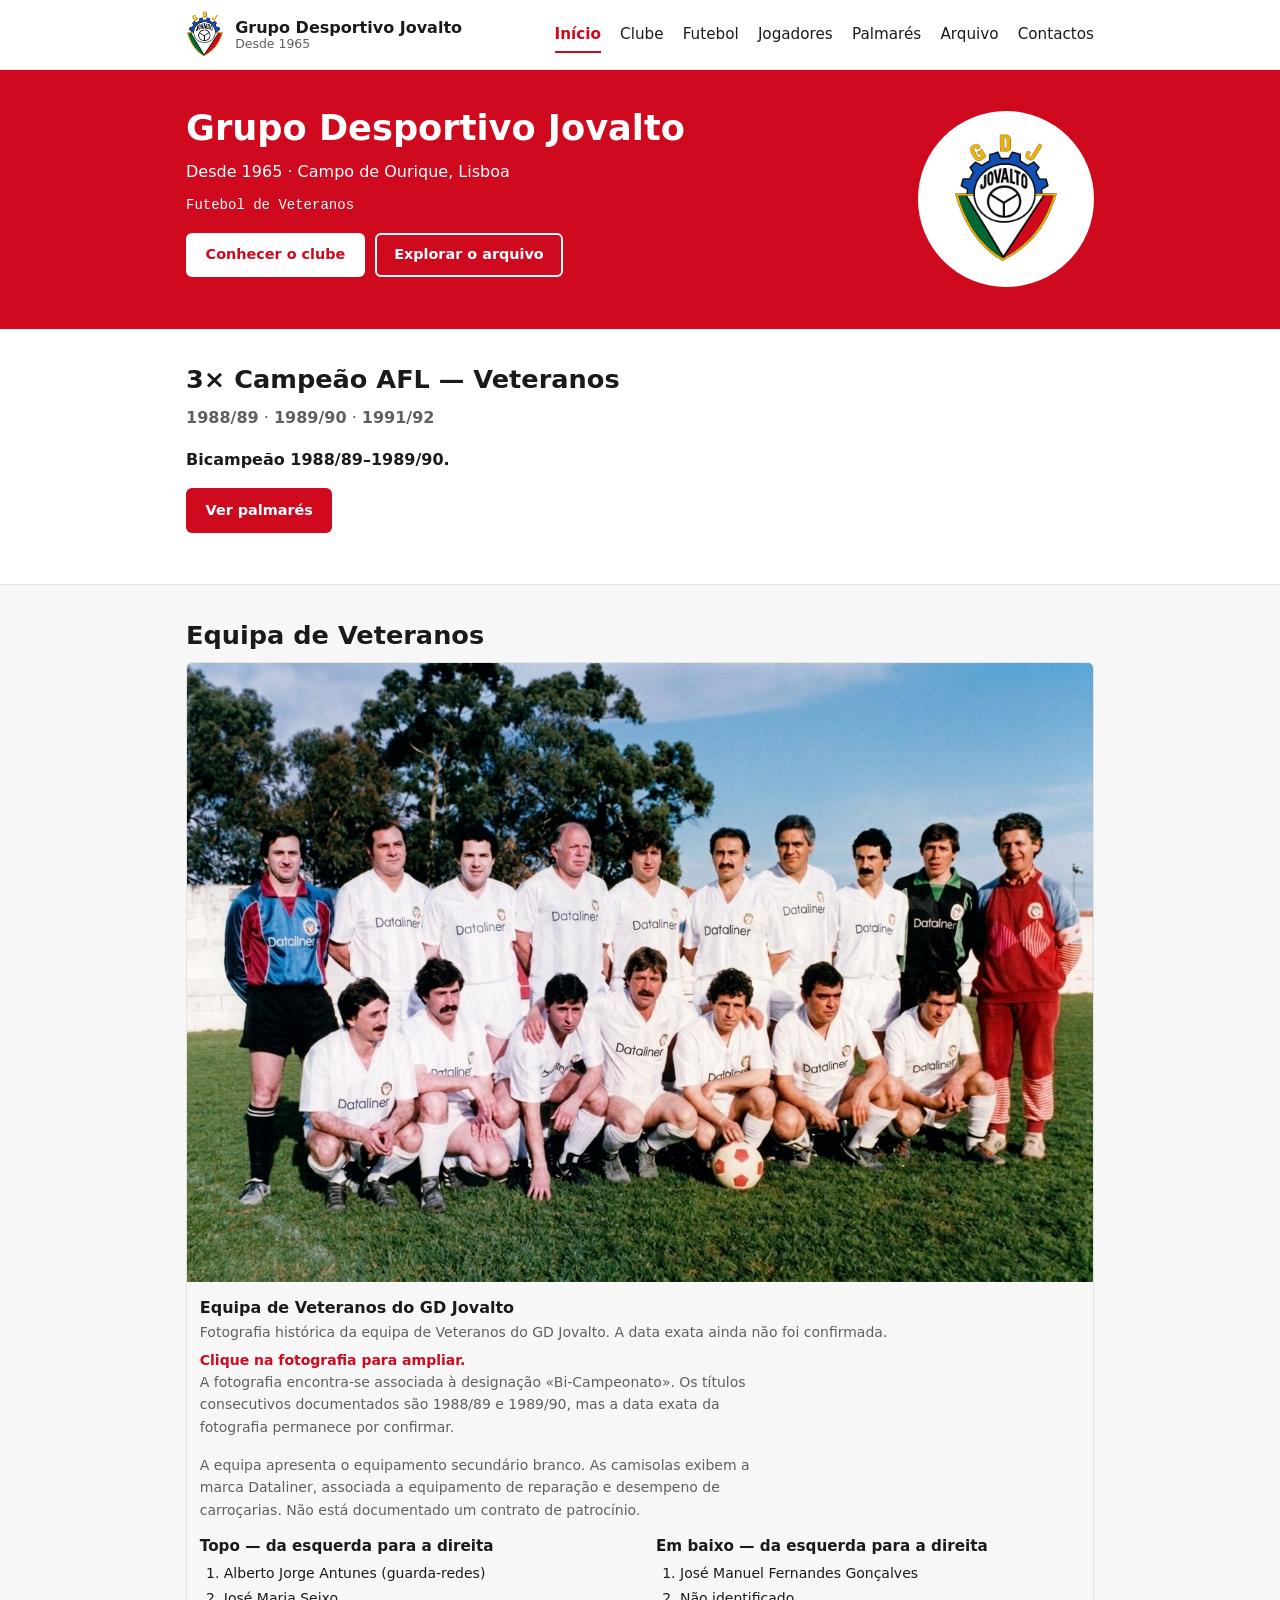
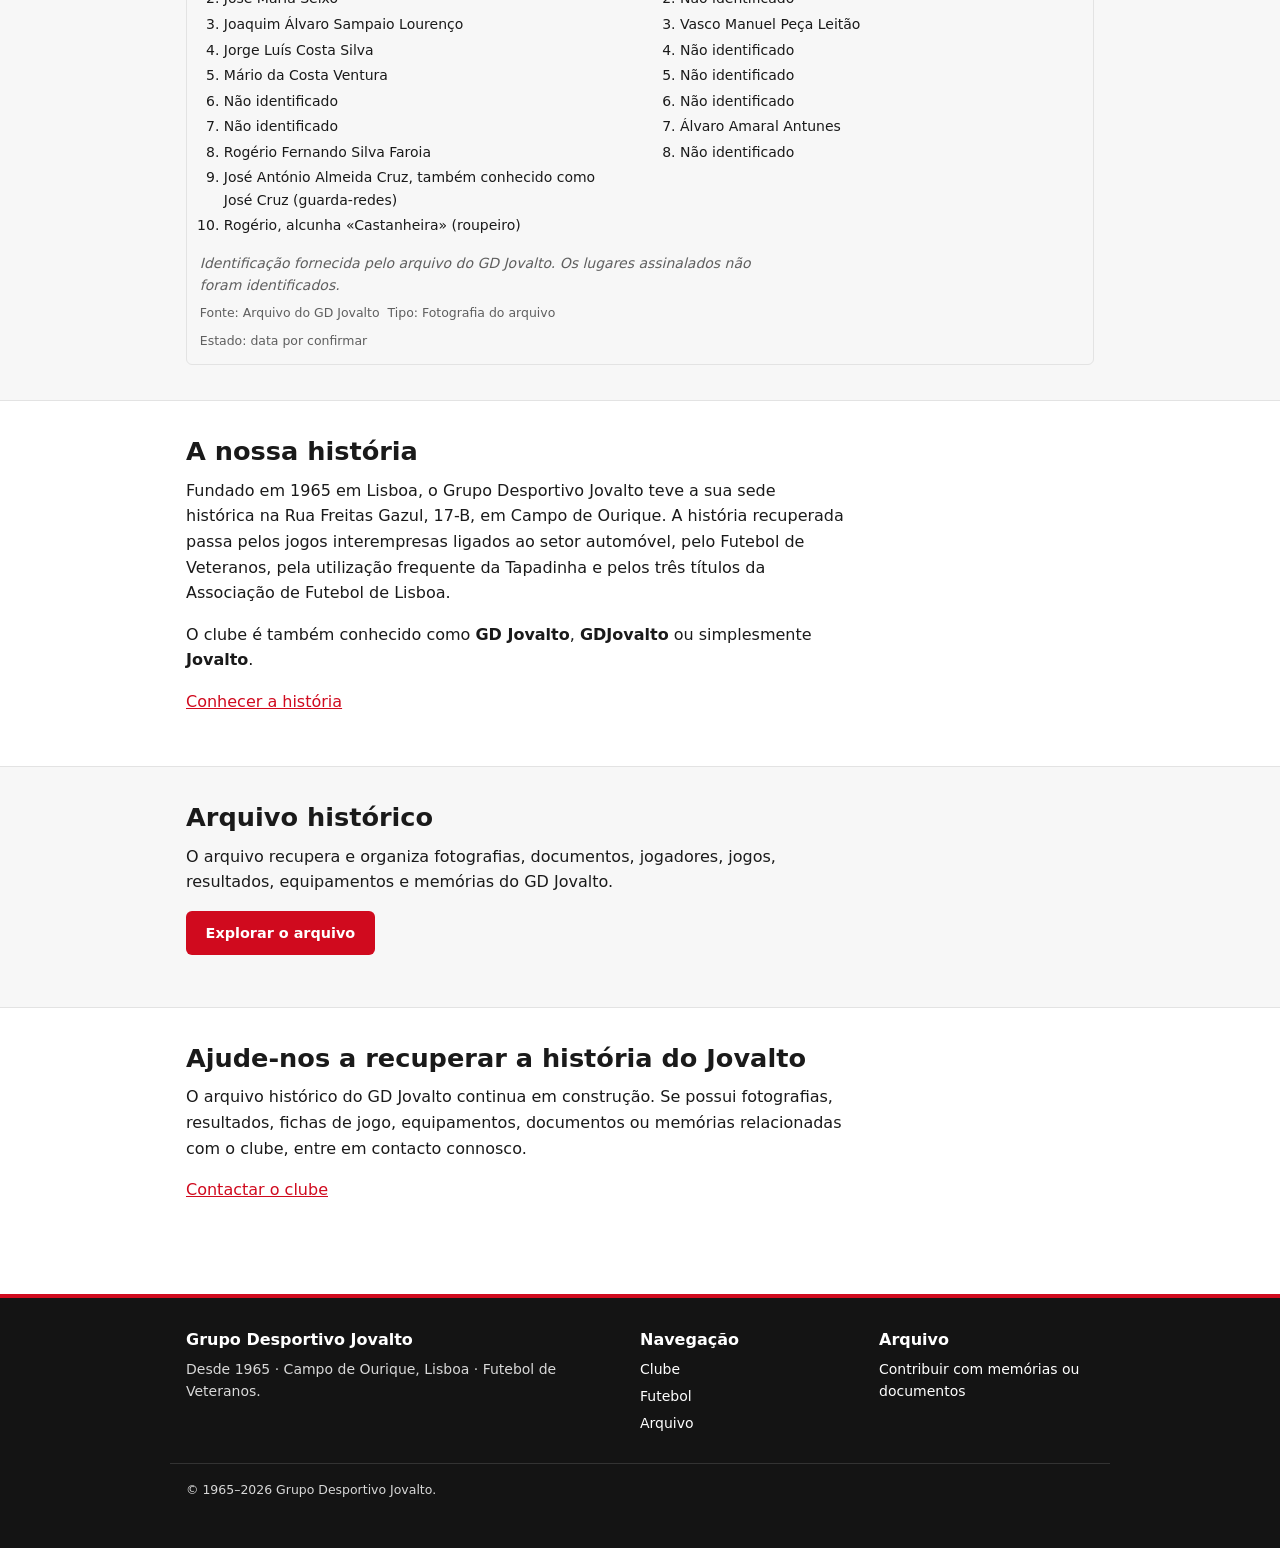
==== commit e77aa30c: "Restructure historical archive and football records" ====
--- a/website/index.html
+++ b/website/index.html
@@ -1,157 +1,22 @@
 <!DOCTYPE html>
-<html lang="pt-PT">
-<head>
-<meta charset="utf-8">
-<meta name="viewport" content="width=device-width, initial-scale=1">
+<html lang="pt-PT"><head>
+<meta charset="utf-8"><meta name="viewport" content="width=device-width, initial-scale=1">
 <meta name="google-site-verification" content="pWdYmIEIevT3DxBxf0jmAB4-4VpRuRL7R_yM_39Uhe8">
-<title>Grupo Desportivo Jovalto (GD Jovalto) — futebol de veteranos</title>
-<meta name="description" content="Grupo Desportivo Jovalto, também conhecido como GD Jovalto ou GDJovalto: clube de futebol de veteranos fundado em 1965, em Lisboa, com três títulos da AFL.">
-<meta name="robots" content="index, follow, max-image-preview:large">
-<link rel="canonical" href="https://gdjovalto.github.io/">
-<meta property="og:type" content="website">
-<meta property="og:locale" content="pt_PT">
-<meta property="og:site_name" content="Grupo Desportivo Jovalto">
-<meta property="og:title" content="Grupo Desportivo Jovalto (GD Jovalto)">
-<meta property="og:description" content="Jovalto: clube de futebol de veteranos fundado em 1965, em Lisboa. Três títulos da Associação de Futebol de Lisboa.">
-<meta property="og:url" content="https://gdjovalto.github.io/">
-<meta property="og:image" content="https://gdjovalto.github.io/assets/img/foto-equipa-bicampeonato.jpg">
-<script type="application/ld+json">
-{"@context":"https://schema.org","@type":"SportsOrganization","name":"Grupo Desportivo Jovalto","alternateName":["GD Jovalto","GDJovalto","Jovalto"],"url":"https://gdjovalto.github.io/","logo":"https://gdjovalto.github.io/assets/img/emblema-oficial.png","image":"https://gdjovalto.github.io/assets/img/foto-equipa-bicampeonato.jpg","foundingDate":"1965","sport":"Futebol de veteranos","address":{"@type":"PostalAddress","addressLocality":"Lisboa","addressCountry":"PT"}}
-</script>
-<link rel="icon" type="image/png" href="assets/img/favicon.png">
-<link rel="stylesheet" href="assets/css/main.css">
-</head>
-<body data-raiz="">
-<a class="skip-link" href="#conteudo">Saltar para o conteúdo</a>
-
-<header class="site-header">
-  <div class="site-header__inner">
-    <a class="brand" href="index.html">
-      <img src="assets/img/emblema-oficial.png" width="1128" height="1394" alt="">
-      <span class="brand__text">
-        <strong>Grupo Desportivo Jovalto</strong>
-        <small>Fundado em 1965</small>
-      </span>
-    </a>
-    <button class="nav-toggle" type="button" aria-expanded="false" aria-controls="menu-principal">Menu</button>
-    <nav id="menu-principal" class="nav" aria-label="Navegação principal">
-      <ul>
-        <li><a href="index.html" aria-current="page">Início</a></li>
-        <li><a href="clube/index.html">Clube</a></li>
-        <li><a href="jogadores/index.html">Jogadores</a></li>
-        <li><a href="palmares/index.html">Palmarés</a></li>
-        <li><a href="arquivo/index.html">Arquivo</a></li>
-        <li><a href="contactos/index.html">Contactos</a></li>
-      </ul>
-    </nav>
-  </div>
-</header>
-
+<title>Grupo Desportivo Jovalto — Campo de Ourique, Lisboa</title>
+<meta name="description" content="Grupo Desportivo Jovalto (GD Jovalto), clube de Futebol de Veteranos fundado em 1965, em Campo de Ourique, Lisboa. História, palmarés e arquivo.">
+<meta name="robots" content="index, follow, max-image-preview:large"><link rel="canonical" href="https://gdjovalto.github.io/">
+<meta property="og:type" content="website"><meta property="og:locale" content="pt_PT"><meta property="og:site_name" content="Grupo Desportivo Jovalto"><meta property="og:title" content="Grupo Desportivo Jovalto — Campo de Ourique"><meta property="og:description" content="Desde 1965 · Campo de Ourique, Lisboa · Futebol de Veteranos"><meta property="og:url" content="https://gdjovalto.github.io/"><meta property="og:image" content="https://gdjovalto.github.io/assets/img/foto-equipa-bicampeonato.jpg">
+<script type="application/ld+json">{"@context":"https://schema.org","@type":"SportsOrganization","name":"Grupo Desportivo Jovalto","alternateName":["GD Jovalto","GDJovalto","Jovalto"],"url":"https://gdjovalto.github.io/","logo":"https://gdjovalto.github.io/assets/img/emblema-oficial.png","foundingDate":"1965-01-01","sport":"Futebol de Veteranos","address":{"@type":"PostalAddress","streetAddress":"Rua Freitas Gazul, 17-B","addressLocality":"Campo de Ourique, Lisboa","addressCountry":"PT"}}</script>
+<link rel="icon" type="image/png" href="assets/img/favicon.png"><link rel="stylesheet" href="assets/css/main.css">
+</head><body data-raiz=""><a class="skip-link" href="#conteudo">Saltar para o conteúdo</a>
+<header class="site-header"><div class="site-header__inner"><a class="brand" href="index.html"><img src="assets/img/emblema-oficial.png" width="1128" height="1394" alt=""><span class="brand__text"><strong>Grupo Desportivo Jovalto</strong><small>Desde 1965</small></span></a><button class="nav-toggle" type="button" aria-expanded="false" aria-controls="menu-principal">Menu</button><nav id="menu-principal" class="nav" aria-label="Navegação principal"><ul><li><a href="index.html" aria-current="page">Início</a></li><li><a href="clube/index.html">Clube</a></li><li><a href="futebol/index.html">Futebol</a></li><li><a href="jogadores/index.html">Jogadores</a></li><li><a href="palmares/index.html">Palmarés</a></li><li><a href="arquivo/index.html">Arquivo</a></li><li><a href="contactos/index.html">Contactos</a></li></ul></nav></div></header>
 <main id="conteudo">
-
-  <section class="hero">
-    <div class="hero__inner">
-      <div>
-        <h1>Grupo Desportivo Jovalto</h1>
-        <p class="hero__lema">Clube de futebol de veteranos, fundado em 1965, em Lisboa.</p>
-        <p class="hero__meta">Vermelho e branco · Três títulos da AFL</p>
-        <p class="btn-lista">
-          <a class="btn btn--branco" href="palmares/index.html">Palmarés</a>
-          <a class="btn btn--contorno" href="clube/index.html">O clube</a>
-        </p>
-      </div>
-      <span class="emblema-redondo">
-        <img src="assets/img/emblema-oficial.png" width="1128" height="1394"
-             alt="Emblema do Grupo Desportivo Jovalto: roda dentada, inscrição JOVALTO e escudo.">
-      </span>
-    </div>
-  </section>
-
-  <section class="section">
-    <div class="wrap">
-      <h2>Três títulos</h2>
-      <p class="section__intro">
-        Campeão da Associação de Futebol de Lisboa em veteranos:
-        <strong>1988/89</strong>, <strong>1989/90</strong> e <strong>1991/92</strong>.
-      </p>
-      <p><a class="btn btn--vermelho" href="palmares/index.html">Ver palmarés e fontes</a></p>
-    </div>
-  </section>
-
-  <section class="section section--alt" id="fotografia-equipa">
-    <div class="wrap">
-      <h2>A equipa</h2>
-      <div class="galeria" id="lista-galeria"></div>
-    </div>
-  </section>
-
-  <section class="section">
-    <div class="wrap">
-      <h2>O clube</h2>
-      <p>
-        O Grupo Desportivo Jovalto é um clube de futebol de veteranos, com atividade nas competições da
-        Associação de Futebol de Lisboa. As cores do clube são o <strong>vermelho</strong> e o
-        <strong>branco</strong>.
-      </p>
-      <p>O clube é também conhecido como <strong>GD Jovalto</strong>, <strong>GDJovalto</strong> ou simplesmente <strong>Jovalto</strong>.</p>
-      <p>
-        <a href="clube/index.html">História, emblema e pessoas</a> ·
-        <a href="jogadores/index.html">45 jogadores que passaram pelo clube</a>
-      </p>
-    </div>
-  </section>
-
+<section class="hero"><div class="hero__inner"><div><h1>Grupo Desportivo Jovalto</h1><p class="hero__lema">Desde 1965 · Campo de Ourique, Lisboa</p><p class="hero__meta">Futebol de Veteranos</p><p class="btn-lista"><a class="btn btn--branco" href="clube/index.html">Conhecer o clube</a><a class="btn btn--contorno" href="arquivo/index.html">Explorar o arquivo</a></p></div><span class="emblema-redondo"><img src="assets/img/emblema-oficial.png" width="1128" height="1394" alt="Emblema histórico do Grupo Desportivo Jovalto"></span></div></section>
+<section class="section"><div class="wrap"><h2>3× Campeão AFL — Veteranos</h2><p class="section__intro"><strong>1988/89</strong> · <strong>1989/90</strong> · <strong>1991/92</strong></p><p><strong>Bicampeão 1988/89–1989/90.</strong></p><p><a class="btn btn--vermelho" href="palmares/index.html">Ver palmarés</a></p></div></section>
+<section class="section section--alt" id="fotografia-equipa"><div class="wrap"><h2>Equipa de Veteranos</h2><div class="galeria" id="lista-galeria"></div></div></section>
+<section class="section"><div class="wrap"><h2>A nossa história</h2><p>Fundado em 1965 em Lisboa, o Grupo Desportivo Jovalto teve a sua sede histórica na Rua Freitas Gazul, 17-B, em Campo de Ourique. A história recuperada passa pelos jogos interempresas ligados ao setor automóvel, pelo Futebol de Veteranos, pela utilização frequente da Tapadinha e pelos três títulos da Associação de Futebol de Lisboa.</p><p>O clube é também conhecido como <strong>GD Jovalto</strong>, <strong>GDJovalto</strong> ou simplesmente <strong>Jovalto</strong>.</p><p><a href="clube/index.html">Conhecer a história</a></p></div></section>
+<section class="section section--alt"><div class="wrap"><h2>Arquivo histórico</h2><p>O arquivo recupera e organiza fotografias, documentos, jogadores, jogos, resultados, equipamentos e memórias do GD Jovalto.</p><p><a class="btn btn--vermelho" href="arquivo/index.html">Explorar o arquivo</a></p></div></section>
+<section class="section"><div class="wrap"><h2>Ajude-nos a recuperar a história do Jovalto</h2><p>O arquivo histórico do GD Jovalto continua em construção. Se possui fotografias, resultados, fichas de jogo, equipamentos, documentos ou memórias relacionadas com o clube, entre em contacto connosco.</p><p><a href="contactos/index.html">Contactar o clube</a></p></div></section>
 </main>
-
-<!-- ==========================================================================
-     Rodapé comum das páginas interiores do sítio do GD Jovalto.
-
-      é substituído pelo prefixo relativo à raiz:
-       - páginas na raiz  -> ""
-       - páginas em subpasta -> "../"
-
-     Este ficheiro é usado por tools/apply-footer.ps1. Não é servido ao
-     navegador: serve apenas para manter o rodapé das páginas sincronizado.
-     A página inicial (index.html) tem o rodapé já escrito no próprio ficheiro.
-     ========================================================================== -->
-<footer class="site-footer">
-  <div class="wrap site-footer__grid">
-    <div>
-      <h2>Grupo Desportivo Jovalto</h2>
-      <p>Clube de futebol de veteranos, fundado em 1965. Três títulos da Associação de Futebol de Lisboa: 1988/89, 1989/90 e 1991/92.</p>
-      <p>Sítio estático, sem dependências externas nem rastreio.</p>
-    </div>
-    <div>
-      <h2>Navegação</h2>
-      <ul>
-        <li><a href="index.html">Início</a></li>
-        <li><a href="clube/index.html">Clube</a></li>
-        <li><a href="jogadores/index.html">Jogadores</a></li>
-        <li><a href="palmares/index.html">Palmarés</a></li>
-        <li><a href="arquivo/index.html">Arquivo</a></li>
-        <li><a href="contactos/index.html">Contactos</a></li>
-      </ul>
-    </div>
-    <div>
-      <h2>Fontes</h2>
-      <p>Os factos históricos são acompanhados pela respetiva fonte. Informação ainda não confirmada é claramente assinalada.</p>
-      <p><a href="arquivo/index.html">Consultar documentos e fontes</a></p>
-    </div>
-  </div>
-  <div class="wrap site-footer__nota">
-    <p>© 1965–<span id="ano-atual">2026</span> Grupo Desportivo Jovalto.</p>
-  </div>
-</footer>
-
-<script src="data/clube.js"></script>
-<script src="data/jogadores.js"></script>
-<script src="data/sources.js"></script>
-<script src="data/honours.js"></script>
-<script src="data/timeline.js"></script>
-<script src="data/people.js"></script>
-<script src="data/gallery.js"></script>
-<script src="data/documents.js"></script>
-<script src="assets/js/main.js"></script>
-</body>
-</html>
-
+<footer class="site-footer"><div class="wrap site-footer__grid"><div><h2>Grupo Desportivo Jovalto</h2><p>Desde 1965 · Campo de Ourique, Lisboa · Futebol de Veteranos.</p></div><div><h2>Navegação</h2><ul><li><a href="clube/index.html">Clube</a></li><li><a href="futebol/index.html">Futebol</a></li><li><a href="arquivo/index.html">Arquivo</a></li></ul></div><div><h2>Arquivo</h2><p><a href="contactos/index.html">Contribuir com memórias ou documentos</a></p></div></div><div class="wrap site-footer__nota"><p>© 1965–<span id="ano-atual">2026</span> Grupo Desportivo Jovalto.</p></div></footer>
+<script src="data/gallery.js"></script><script src="assets/js/main.js"></script></body></html>
--- a/website/assets/css/main.css
+++ b/website/assets/css/main.css
@@ -201,7 +201,11 @@
 .cartao h3{margin-bottom:.3rem}
 .cartao p:last-child{margin-bottom:0}
 .cartao--ident{border-left:4px solid var(--jv-vermelho)}
+.cartao--fonte{border-top:4px solid var(--jv-vermelho)}
 .origem{font-size:var(--jv-peq);color:var(--jv-texto-suave);margin:.5rem 0 0}
+.categoria,.estado{font-size:var(--jv-mini);font-weight:700;text-transform:uppercase;letter-spacing:.03em;color:var(--jv-vermelho)}
+.fonte-detalhes{display:grid;grid-template-columns:max-content 1fr;gap:.2rem .7rem;margin:0;font-size:var(--jv-peq)}
+.fonte-detalhes dt{font-weight:700}.fonte-detalhes dd{margin:0}
 
 /* --- Emblema ------------------------------------------------------------- */
 
@@ -264,12 +268,15 @@
   font:inherit;font-size:var(--jv-peq);padding:.4rem .6rem;
   border:1px solid var(--jv-linha);border-radius:var(--jv-raio);min-width:220px;max-width:100%;
 }
-.jogadores{list-style:none;margin:0;padding:0}
-.jogadores li{padding:.4rem 0;border-bottom:1px solid var(--jv-linha);break-inside:avoid}
-.jogadores li span{display:block}
+.jogadores{display:grid;gap:1rem}
+.jogador{border:1px solid var(--jv-linha);border-radius:var(--jv-raio);padding:1rem}
+.jogador h2{font-size:1.05rem;margin:0 0 .45rem}
+.jogador p{margin-bottom:.35rem}
+.jogador__epocas{margin:.3rem 0;padding-left:1.2rem}
+.jogador__epocas small{display:block;color:var(--jv-texto-suave)}
 .aviso-nome{display:block;font-size:var(--jv-mini);color:var(--jv-texto-suave);margin-top:.15rem;max-width:52ch}
 
 @media (min-width:760px){
-  .jogadores{columns:2;column-gap:2.5rem}
-}
-
+  .jogadores{grid-template-columns:repeat(2,minmax(0,1fr))}
+}
+
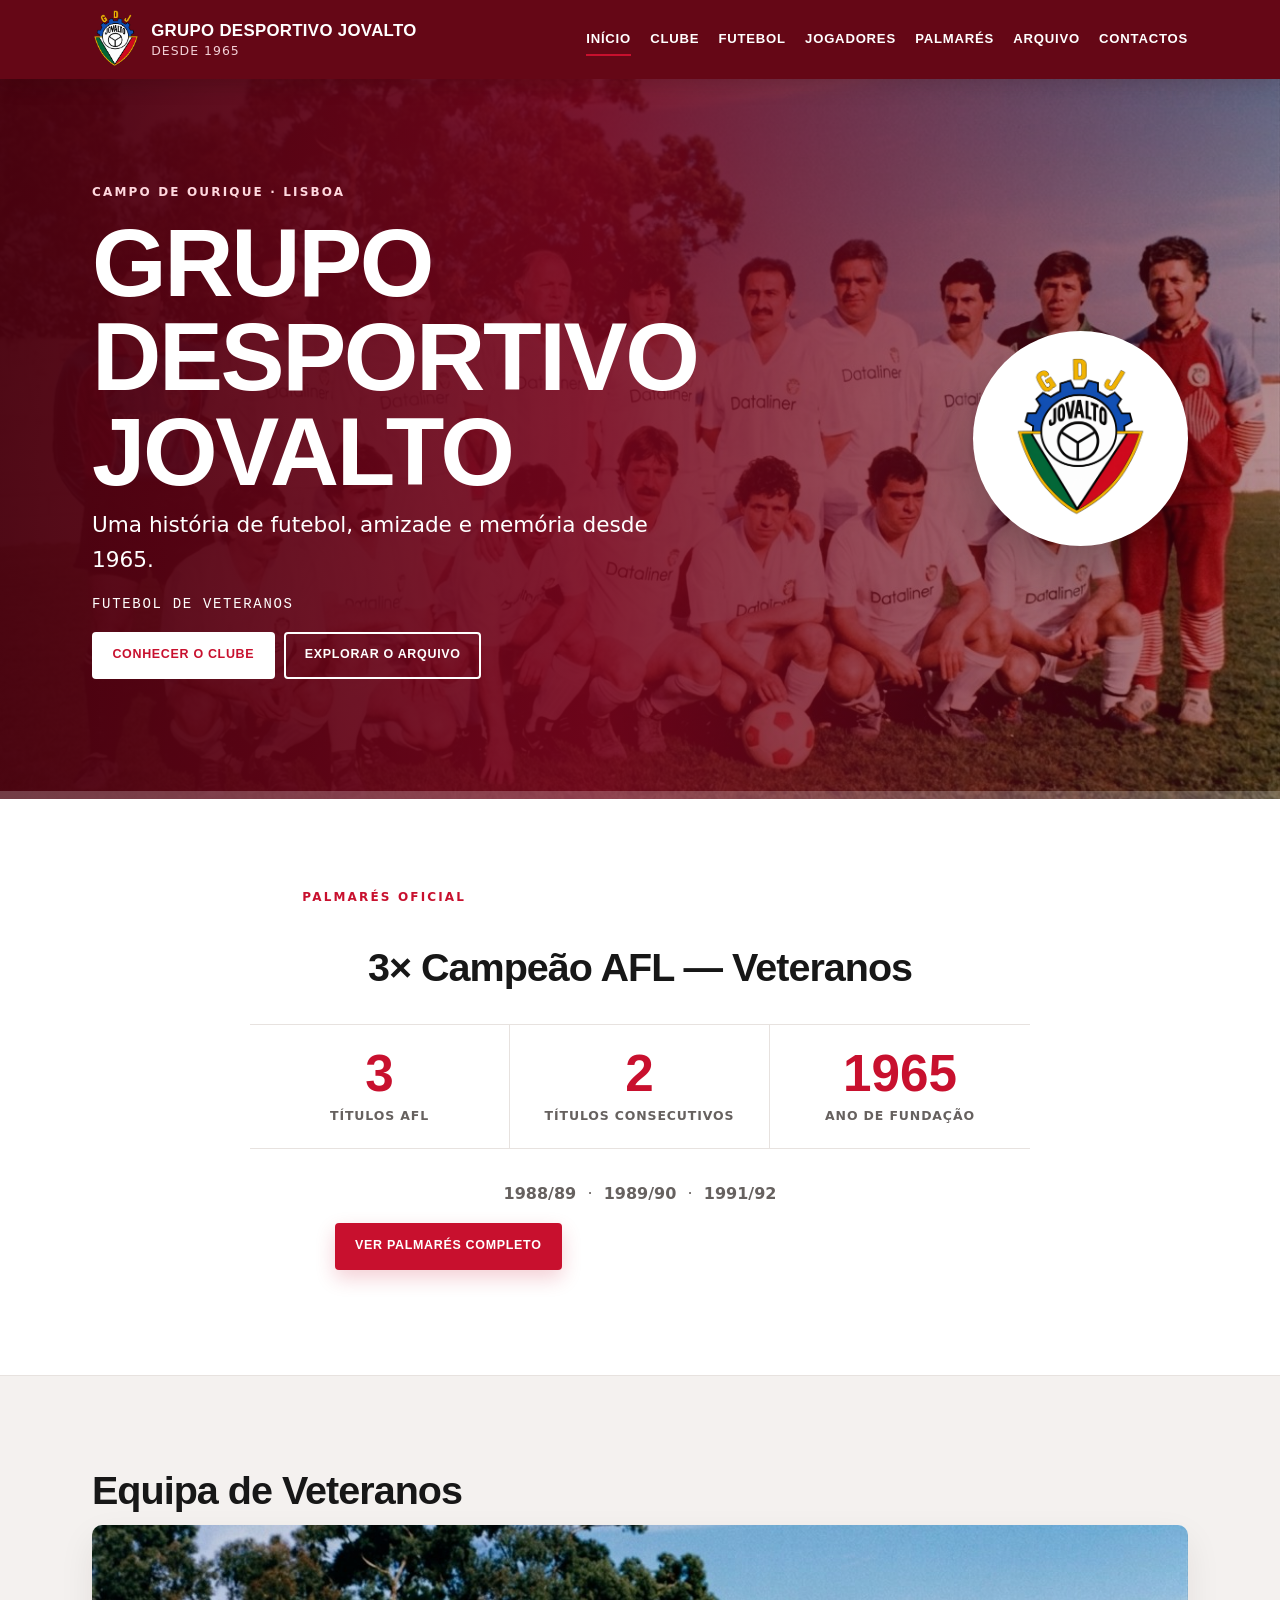
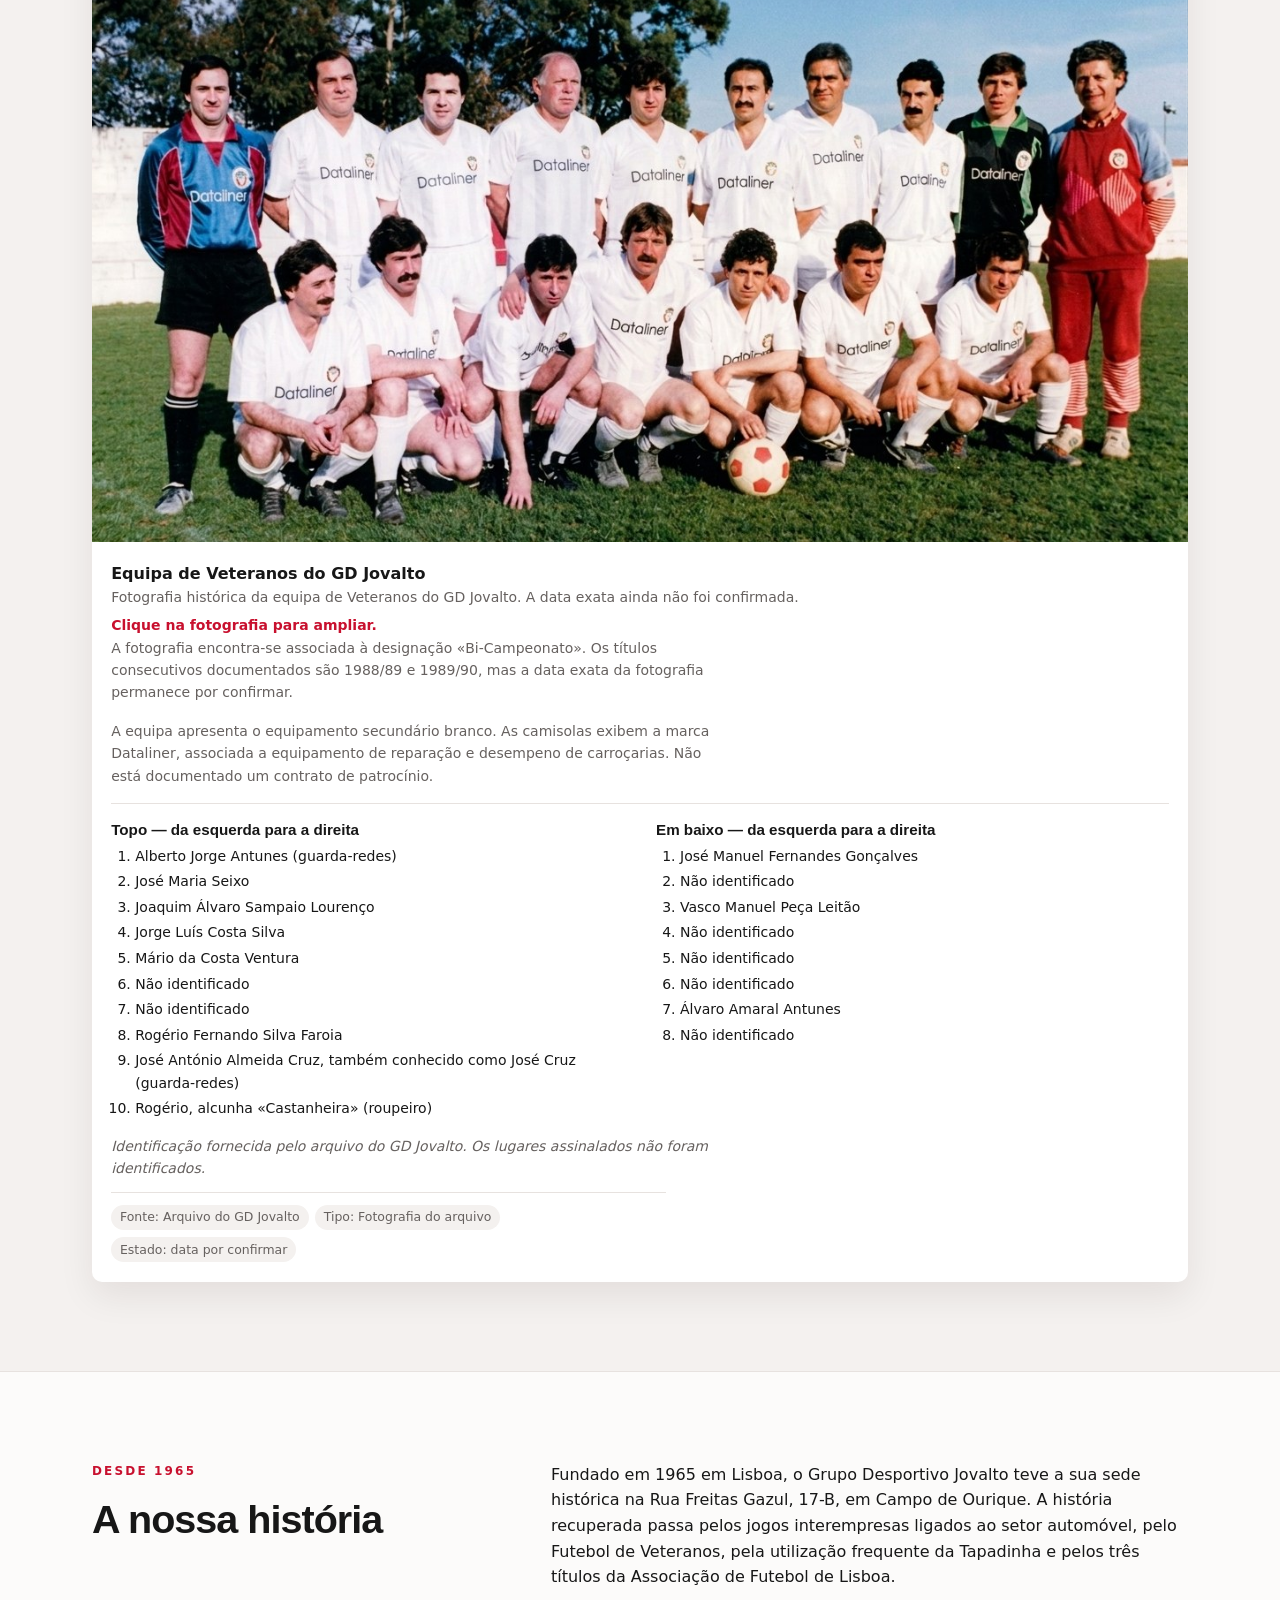
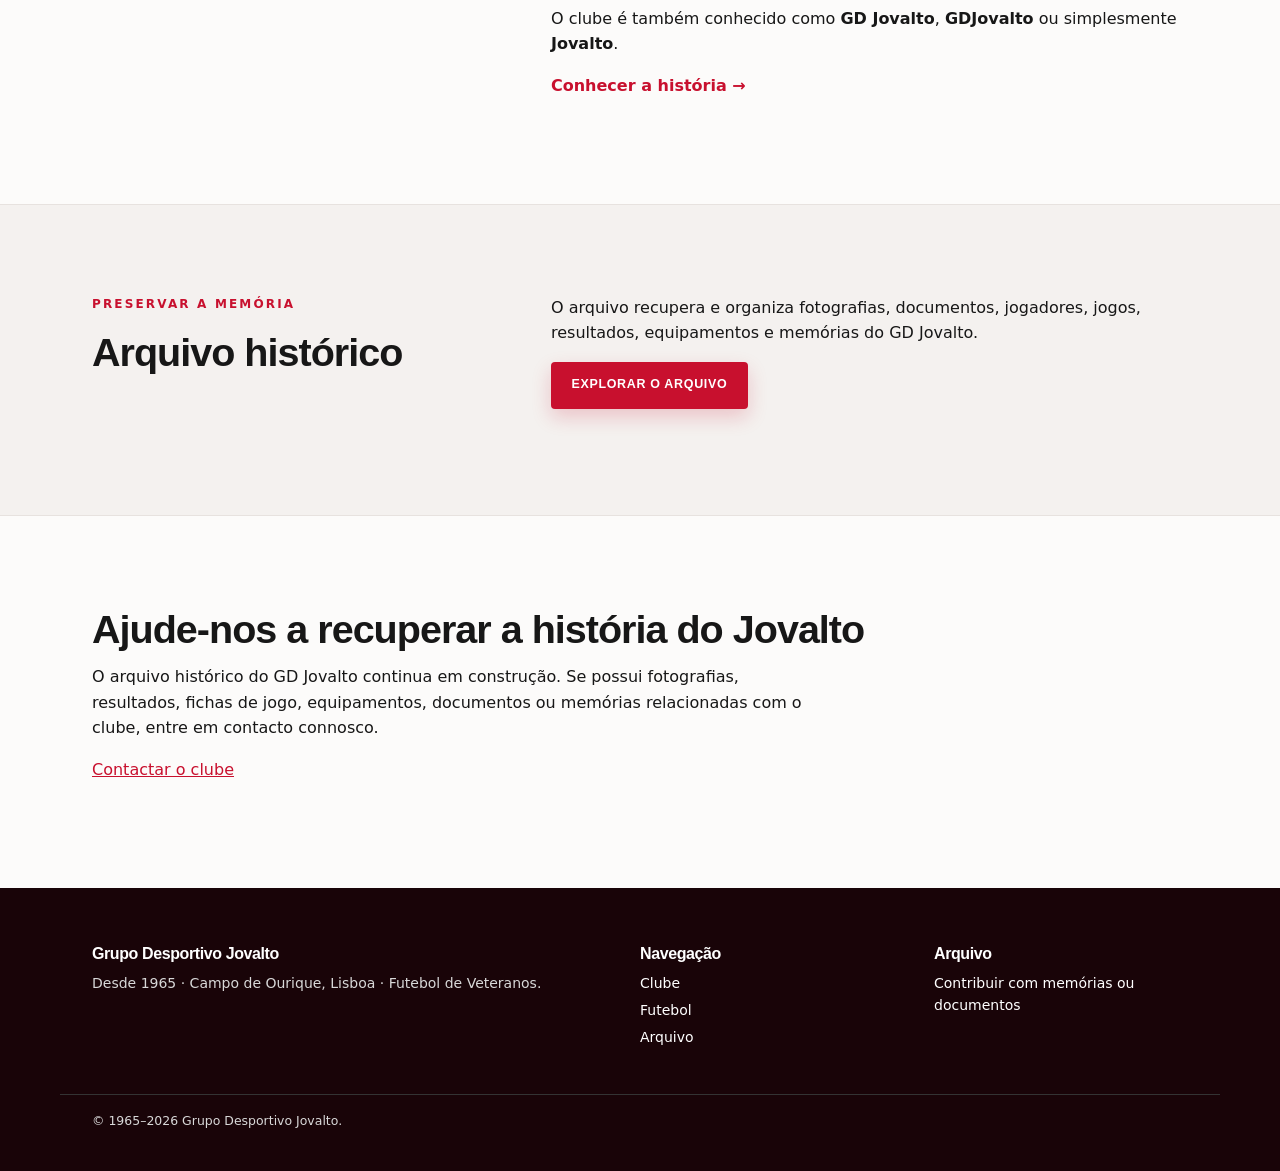
==== commit 4b2327cc: "Atualiza arquivo de jogadores e contactos" ====
--- a/website/index.html
+++ b/website/index.html
@@ -11,11 +11,11 @@
 </head><body data-raiz=""><a class="skip-link" href="#conteudo">Saltar para o conteúdo</a>
 <header class="site-header"><div class="site-header__inner"><a class="brand" href="index.html"><img src="assets/img/emblema-oficial.png" width="1128" height="1394" alt=""><span class="brand__text"><strong>Grupo Desportivo Jovalto</strong><small>Desde 1965</small></span></a><button class="nav-toggle" type="button" aria-expanded="false" aria-controls="menu-principal">Menu</button><nav id="menu-principal" class="nav" aria-label="Navegação principal"><ul><li><a href="index.html" aria-current="page">Início</a></li><li><a href="clube/index.html">Clube</a></li><li><a href="futebol/index.html">Futebol</a></li><li><a href="jogadores/index.html">Jogadores</a></li><li><a href="palmares/index.html">Palmarés</a></li><li><a href="arquivo/index.html">Arquivo</a></li><li><a href="contactos/index.html">Contactos</a></li></ul></nav></div></header>
 <main id="conteudo">
-<section class="hero"><div class="hero__inner"><div><h1>Grupo Desportivo Jovalto</h1><p class="hero__lema">Desde 1965 · Campo de Ourique, Lisboa</p><p class="hero__meta">Futebol de Veteranos</p><p class="btn-lista"><a class="btn btn--branco" href="clube/index.html">Conhecer o clube</a><a class="btn btn--contorno" href="arquivo/index.html">Explorar o arquivo</a></p></div><span class="emblema-redondo"><img src="assets/img/emblema-oficial.png" width="1128" height="1394" alt="Emblema histórico do Grupo Desportivo Jovalto"></span></div></section>
-<section class="section"><div class="wrap"><h2>3× Campeão AFL — Veteranos</h2><p class="section__intro"><strong>1988/89</strong> · <strong>1989/90</strong> · <strong>1991/92</strong></p><p><strong>Bicampeão 1988/89–1989/90.</strong></p><p><a class="btn btn--vermelho" href="palmares/index.html">Ver palmarés</a></p></div></section>
+<section class="hero"><div class="hero__inner"><div class="hero__conteudo"><p class="hero__sobrelinha">Campo de Ourique · Lisboa</p><h1>Grupo Desportivo<br>Jovalto</h1><p class="hero__lema">Uma história de futebol, amizade e memória desde 1965.</p><p class="hero__meta">Futebol de Veteranos</p><p class="btn-lista"><a class="btn btn--branco" href="clube/index.html">Conhecer o clube</a><a class="btn btn--contorno" href="arquivo/index.html">Explorar o arquivo</a></p></div><span class="emblema-redondo"><img src="assets/img/emblema-oficial.png" width="1128" height="1394" alt="Emblema histórico do Grupo Desportivo Jovalto"></span></div></section>
+<section class="section palmares-destaque"><div class="wrap"><p class="sobrelinha">Palmarés oficial</p><h2>3× Campeão AFL — Veteranos</h2><div class="numeros-clube" aria-label="Resumo do palmarés"><div><strong>3</strong><span>títulos AFL</span></div><div><strong>2</strong><span>títulos consecutivos</span></div><div><strong>1965</strong><span>ano de fundação</span></div></div><p class="epocas-titulos"><strong>1988/89</strong><span>·</span><strong>1989/90</strong><span>·</span><strong>1991/92</strong></p><p><a class="btn btn--vermelho" href="palmares/index.html">Ver palmarés completo</a></p></div></section>
 <section class="section section--alt" id="fotografia-equipa"><div class="wrap"><h2>Equipa de Veteranos</h2><div class="galeria" id="lista-galeria"></div></div></section>
-<section class="section"><div class="wrap"><h2>A nossa história</h2><p>Fundado em 1965 em Lisboa, o Grupo Desportivo Jovalto teve a sua sede histórica na Rua Freitas Gazul, 17-B, em Campo de Ourique. A história recuperada passa pelos jogos interempresas ligados ao setor automóvel, pelo Futebol de Veteranos, pela utilização frequente da Tapadinha e pelos três títulos da Associação de Futebol de Lisboa.</p><p>O clube é também conhecido como <strong>GD Jovalto</strong>, <strong>GDJovalto</strong> ou simplesmente <strong>Jovalto</strong>.</p><p><a href="clube/index.html">Conhecer a história</a></p></div></section>
-<section class="section section--alt"><div class="wrap"><h2>Arquivo histórico</h2><p>O arquivo recupera e organiza fotografias, documentos, jogadores, jogos, resultados, equipamentos e memórias do GD Jovalto.</p><p><a class="btn btn--vermelho" href="arquivo/index.html">Explorar o arquivo</a></p></div></section>
+<section class="section"><div class="wrap destaque-editorial"><div><p class="sobrelinha">Desde 1965</p><h2>A nossa história</h2></div><div><p>Fundado em 1965 em Lisboa, o Grupo Desportivo Jovalto teve a sua sede histórica na Rua Freitas Gazul, 17-B, em Campo de Ourique. A história recuperada passa pelos jogos interempresas ligados ao setor automóvel, pelo Futebol de Veteranos, pela utilização frequente da Tapadinha e pelos três títulos da Associação de Futebol de Lisboa.</p><p>O clube é também conhecido como <strong>GD Jovalto</strong>, <strong>GDJovalto</strong> ou simplesmente <strong>Jovalto</strong>.</p><p><a class="seta-link" href="clube/index.html">Conhecer a história →</a></p></div></div></section>
+<section class="section section--alt"><div class="wrap destaque-editorial"><div><p class="sobrelinha">Preservar a memória</p><h2>Arquivo histórico</h2></div><div><p>O arquivo recupera e organiza fotografias, documentos, jogadores, jogos, resultados, equipamentos e memórias do GD Jovalto.</p><p><a class="btn btn--vermelho" href="arquivo/index.html">Explorar o arquivo</a></p></div></div></section>
 <section class="section"><div class="wrap"><h2>Ajude-nos a recuperar a história do Jovalto</h2><p>O arquivo histórico do GD Jovalto continua em construção. Se possui fotografias, resultados, fichas de jogo, equipamentos, documentos ou memórias relacionadas com o clube, entre em contacto connosco.</p><p><a href="contactos/index.html">Contactar o clube</a></p></div></section>
 </main>
 <footer class="site-footer"><div class="wrap site-footer__grid"><div><h2>Grupo Desportivo Jovalto</h2><p>Desde 1965 · Campo de Ourique, Lisboa · Futebol de Veteranos.</p></div><div><h2>Navegação</h2><ul><li><a href="clube/index.html">Clube</a></li><li><a href="futebol/index.html">Futebol</a></li><li><a href="arquivo/index.html">Arquivo</a></li></ul></div><div><h2>Arquivo</h2><p><a href="contactos/index.html">Contribuir com memórias ou documentos</a></p></div></div><div class="wrap site-footer__nota"><p>© 1965–<span id="ano-atual">2026</span> Grupo Desportivo Jovalto.</p></div></footer>
--- a/website/assets/css/main.css
+++ b/website/assets/css/main.css
@@ -163,6 +163,12 @@
 }
 .nota p:last-child{margin-bottom:0}
 .nota + .nota{margin-top:.8rem}
+.memoria-fundador{
+  margin:2rem 0;padding:1rem 1.2rem;background:var(--jv-fundo-alt);
+  border-left:4px solid var(--jv-vermelho);border-radius:0 var(--jv-raio) var(--jv-raio) 0;
+}
+.memoria-fundador h2{margin-top:0}
+.memoria-fundador p:last-child{margin-bottom:0;font-weight:700}
 
 /* --- Cronologia ---------------------------------------------------------- */
 
@@ -202,6 +208,17 @@
 .cartao p:last-child{margin-bottom:0}
 .cartao--ident{border-left:4px solid var(--jv-vermelho)}
 .cartao--fonte{border-top:4px solid var(--jv-vermelho)}
+.documento-detalhado{grid-column:1/-1;min-width:0;padding:clamp(1rem,3vw,1.5rem);overflow-wrap:anywhere}
+.documento-detalhes{display:grid;grid-template-columns:max-content minmax(0,1fr);gap:.2rem .8rem;margin:.8rem 0 1rem}
+.documento-detalhes dt{font-weight:700}.documento-detalhes dd{margin:0}
+.transcricao{margin-top:1.5rem;padding-top:1rem;border-top:1px solid var(--jv-linha)}
+.transcricao h4{font-size:1.05rem;margin:0 0 .6rem}
+.transcricao__texto{white-space:pre-line}
+.transcricao__nota{font-size:var(--jv-peq);color:var(--jv-texto-suave);font-style:italic}
+@media (max-width:520px){
+  .documento-detalhes{grid-template-columns:1fr;gap:0}
+  .documento-detalhes dd{margin:0 0 .55rem}
+}
 .origem{font-size:var(--jv-peq);color:var(--jv-texto-suave);margin:.5rem 0 0}
 .categoria,.estado{font-size:var(--jv-mini);font-weight:700;text-transform:uppercase;letter-spacing:.03em;color:var(--jv-vermelho)}
 .fonte-detalhes{display:grid;grid-template-columns:max-content 1fr;gap:.2rem .7rem;margin:0;font-size:var(--jv-peq)}
@@ -274,9 +291,176 @@
 .jogador p{margin-bottom:.35rem}
 .jogador__epocas{margin:.3rem 0;padding-left:1.2rem}
 .jogador__epocas small{display:block;color:var(--jv-texto-suave)}
+.jogador__foto{float:right;width:76px;height:108px;margin:0 0 .75rem 1rem;border-radius:.45rem;object-fit:cover;object-position:top;background:#eef0f1;box-shadow:0 2px 10px rgba(0,0,0,.14)}
+.jogador::after{content:"";display:block;clear:both}
 .aviso-nome{display:block;font-size:var(--jv-mini);color:var(--jv-texto-suave);margin-top:.15rem;max-width:52ch}
 
 @media (min-width:760px){
   .jogadores{grid-template-columns:repeat(2,minmax(0,1fr))}
 }
 
+/* --- Renovação visual 2026 ---------------------------------------------- */
+
+:root{
+  --jv-vermelho:#C8102E;
+  --jv-vermelho-escuro:#8E0B20;
+  --jv-vermelho-profundo:#650716;
+  --jv-texto:#171717;
+  --jv-texto-suave:#66615F;
+  --jv-linha:#E7E2DF;
+  --jv-fundo-alt:#F4F1EF;
+  --jv-escuro:#190408;
+  --jv-largura:1160px;
+  --jv-raio:10px;
+  --jv-sombra:0 14px 35px rgba(35,12,16,.08);
+}
+
+html{scroll-behavior:smooth;scroll-padding-top:96px}
+body{background:#FCFBFA}
+h1,h2,h3,.brand__text strong,.nav a,.btn{font-family:"Arial Narrow","Roboto Condensed","Segoe UI",Arial,sans-serif}
+h1,h2{letter-spacing:-.025em}
+h1{font-size:clamp(2.4rem,1.65rem + 3vw,4.5rem);line-height:.98}
+h2{font-size:clamp(1.7rem,1.35rem + 1.4vw,2.65rem)}
+p,li{max-width:70ch}
+.wrap{padding-inline:clamp(1rem,4vw,2rem)}
+
+.site-header{
+  position:sticky;top:0;z-index:20;background:var(--jv-vermelho-profundo);
+  color:#fff;border:0;box-shadow:0 5px 20px rgba(25,4,8,.18)
+}
+.site-header__inner{max-width:var(--jv-largura);min-height:76px;padding:.65rem clamp(1rem,4vw,2rem);gap:1.5rem}
+.brand{color:#fff}.brand:hover{color:#fff}
+.brand img{width:48px;max-height:58px;object-fit:contain}
+.brand__text{line-height:1.05}.brand__text strong{font-size:1.05rem;letter-spacing:.02em;text-transform:uppercase}
+.brand__text small{color:#F2CFD5;margin-top:.25rem;letter-spacing:.08em;text-transform:uppercase}
+.nav a{color:#fff;font-size:.82rem;font-weight:800;letter-spacing:.06em;text-transform:uppercase}
+.nav a:hover{color:#fff}.nav a[aria-current="page"]{color:#fff}
+.nav-toggle{border-color:rgba(255,255,255,.45);color:#fff;font-weight:700;min-width:70px}
+
+.hero{
+  min-height:min(720px,82vh);display:grid;align-items:center;padding:clamp(3.5rem,8vw,7rem) 0;
+  background:
+    linear-gradient(90deg,rgba(74,2,15,.97) 0%,rgba(119,5,28,.9) 46%,rgba(75,2,14,.42) 100%),
+    url("../img/foto-equipa-bicampeonato.jpg") center 35%/cover no-repeat;
+  position:relative;isolation:isolate
+}
+.hero::after{content:"";position:absolute;inset:auto 0 0;height:8px;background:#fff;opacity:.22}
+.hero__inner{width:100%;max-width:var(--jv-largura);padding-inline:clamp(1rem,4vw,2rem);flex-wrap:nowrap}
+.hero__conteudo{max-width:720px}
+.hero h1{font-size:clamp(3rem,2rem + 5vw,6.6rem);text-transform:uppercase;color:#fff;max-width:10ch;text-wrap:balance}
+.hero__sobrelinha,.sobrelinha{margin:0 0 .9rem;color:var(--jv-vermelho);font-size:.75rem;font-weight:900;letter-spacing:.18em;text-transform:uppercase}
+.hero__sobrelinha{color:#FFD8DE}
+.hero__lema{font-size:clamp(1.05rem,.95rem + .5vw,1.35rem);max-width:43ch}
+.hero__meta{letter-spacing:.12em;text-transform:uppercase;margin-top:1rem}
+.emblema-redondo{width:clamp(140px,18vw,215px);height:clamp(140px,18vw,215px);box-shadow:0 20px 60px rgba(0,0,0,.28)}
+
+.btn{padding:.72rem 1.15rem;border-radius:4px;letter-spacing:.055em;text-transform:uppercase;font-size:.78rem}
+.btn--vermelho{box-shadow:0 8px 20px rgba(200,16,46,.2)}
+.seta-link{font-weight:800;text-decoration:none}.seta-link:hover{text-decoration:underline}
+.section{padding:clamp(3.5rem,7vw,6.5rem) 0}
+.section--alt{background:var(--jv-fundo-alt)}
+.section__intro{font-size:clamp(1.05rem,.98rem + .35vw,1.25rem);margin-bottom:2rem}
+main>.section:first-child:not(.palmares-destaque){padding-top:clamp(3rem,6vw,5.5rem)}
+main>.section:first-child:not(.palmares-destaque) h1{max-width:15ch;margin-bottom:1rem;position:relative;padding-bottom:1.1rem}
+main>.section:first-child:not(.palmares-destaque) h1::after{content:"";position:absolute;left:0;bottom:0;width:72px;height:5px;background:var(--jv-vermelho)}
+
+.palmares-destaque{text-align:center;background:#fff}
+.palmares-destaque .sobrelinha{margin-bottom:.35rem}
+.palmares-destaque h2{margin-bottom:2rem}
+.numeros-clube{display:grid;grid-template-columns:repeat(3,1fr);max-width:780px;margin:0 auto 2rem;border-block:1px solid var(--jv-linha)}
+.numeros-clube div{padding:1.4rem .8rem;border-right:1px solid var(--jv-linha)}
+.numeros-clube div:last-child{border-right:0}
+.numeros-clube strong{display:block;color:var(--jv-vermelho);font:900 clamp(2.1rem,1.6rem + 2vw,3.5rem)/1 "Arial Narrow","Segoe UI",sans-serif}
+.numeros-clube span{display:block;margin-top:.45rem;color:var(--jv-texto-suave);font-size:.78rem;font-weight:800;letter-spacing:.07em;text-transform:uppercase}
+.epocas-titulos{display:flex;justify-content:center;gap:.7rem;max-width:none;color:var(--jv-texto-suave)}
+.destaque-editorial{display:grid;grid-template-columns:minmax(220px,.75fr) minmax(0,1.25fr);gap:clamp(2rem,6vw,6rem);align-items:start}
+.destaque-editorial h2{margin-top:0}
+
+.grid{gap:1.2rem}
+.cartao,.jogador,.emblema-item,.galeria figure{
+  background:#fff;border-color:var(--jv-linha);border-radius:var(--jv-raio);box-shadow:var(--jv-sombra)
+}
+.cartao,.jogador{padding:1.3rem}
+.cartao{position:relative;overflow:hidden}
+.cartao--ident{border-left:0;border-top:5px solid var(--jv-vermelho)}
+.cartao--fonte{border-top-width:5px}
+.cartao h3,.jogador h2{font-size:1.2rem}
+.categoria,.estado{letter-spacing:.08em}
+.meta{border-top:1px solid var(--jv-linha);padding-top:.7rem;margin-top:.8rem;gap:.4rem}
+.meta span{background:var(--jv-fundo-alt);border-radius:999px;padding:.18rem .55rem}
+.fonte-detalhes{background:var(--jv-fundo-alt);padding:.75rem;border-radius:6px}
+
+.cronologia{margin-top:2rem}
+.cronologia li{margin-left:.45rem;padding:0 0 2rem 1.5rem;border-left:3px solid #E3D5D8;position:relative}
+.cronologia li::before{content:"";position:absolute;left:-8px;top:.2rem;width:13px;height:13px;background:var(--jv-vermelho);border:3px solid #fff;border-radius:50%;box-shadow:0 0 0 1px var(--jv-vermelho)}
+.cronologia__ano{font-size:.8rem;letter-spacing:.05em}
+.cronologia .meta{border-top:0;padding-top:0}
+
+.tabela{background:#fff;border-collapse:separate;border-spacing:0;border:1px solid var(--jv-linha);border-radius:var(--jv-raio);overflow:hidden;box-shadow:var(--jv-sombra)}
+.tabela thead th{padding:.9rem;background:var(--jv-vermelho-profundo);letter-spacing:.06em;text-transform:uppercase}
+.tabela th,.tabela td{padding:.9rem}
+.tabela tbody tr:nth-child(even){background:#FAF8F7}
+.rolagem{padding-bottom:.35rem}
+
+.galeria figure{border:0}
+.galeria figcaption{padding:1.2rem}
+.galeria__ampliar{background:#2B070E}
+.galeria__ampliar img{aspect-ratio:16/9;object-fit:cover}
+.foto-identificacao{border-top:1px solid var(--jv-linha);padding-top:1rem}
+.nota,.memoria-fundador{background:#F8F2F3;border-left-width:5px;padding:1rem 1.2rem}
+.filtro{margin:1.5rem 0;background:var(--jv-fundo-alt);padding:1rem;border-radius:var(--jv-raio)}
+.filtro input{flex:1;min-width:180px;background:#fff;padding:.65rem .8rem}
+.documento-detalhado{box-shadow:var(--jv-sombra)}
+.transcricao{background:#FAF8F6;border:1px solid var(--jv-linha);border-radius:8px;padding:1.2rem;margin-top:1.5rem}
+
+.site-footer{margin-top:0;padding:3.5rem 0 1.5rem;background:var(--jv-escuro);border-top:0}
+.site-footer__grid{gap:2.5rem}.site-footer__nota{margin-top:2.5rem}
+
+@media (max-width:759px){
+  html{scroll-padding-top:72px}
+  body.menu-aberto{overflow:hidden}
+  .site-header__inner{min-height:68px}
+  .brand img{width:40px;max-height:48px}
+  .brand__text strong{font-size:.88rem}.brand__text small{font-size:.66rem}
+  .nav{position:absolute;left:0;right:0;top:100%;width:100%;background:var(--jv-vermelho-profundo);padding:.5rem 1rem 1rem;border-top:1px solid rgba(255,255,255,.16);box-shadow:0 18px 30px rgba(20,0,5,.25)}
+  .nav ul{max-height:calc(100vh - 90px);overflow:auto}
+  .nav a{padding:.8rem .35rem;border-bottom-color:rgba(255,255,255,.14)}
+  .hero{min-height:640px;background-position:60% center;padding:4rem 0}
+  .hero__inner{align-items:flex-end}.hero__conteudo{width:100%}
+  .hero h1{font-size:clamp(3rem,16vw,4.5rem)}
+  .emblema-redondo{display:none}
+  .btn-lista{align-items:stretch}.btn-lista .btn{text-align:center}
+  .numeros-clube{grid-template-columns:1fr}
+  .numeros-clube div{border-right:0;border-bottom:1px solid var(--jv-linha)}
+  .numeros-clube div:last-child{border-bottom:0}
+  .destaque-editorial{grid-template-columns:1fr;gap:1rem}
+  .section{padding:3.5rem 0}
+  .galeria__ampliar img{aspect-ratio:4/3}
+  .foto-identificacao{grid-template-columns:1fr}
+  .meta{align-items:flex-start}.meta span{width:100%}
+}
+
+@media (max-width:380px){
+  .brand__text strong{max-width:170px}
+  .hero h1{font-size:2.75rem}
+  .epocas-titulos{gap:.35rem;font-size:.88rem}
+}
+
+/* --- Mural público ------------------------------------------------------- */
+.mural{margin:3rem 0;padding:clamp(1rem,4vw,2rem);background:#fff;border:1px solid var(--jv-linha);border-radius:var(--jv-raio);box-shadow:var(--jv-sombra)}
+.mural__cabecalho{display:grid;grid-template-columns:1fr 1fr;gap:2rem;align-items:end;border-bottom:1px solid var(--jv-linha);padding-bottom:1rem}
+.mural__cabecalho h2{margin:0}.mural__cabecalho p:last-child{margin:0;color:var(--jv-texto-suave)}
+.mural-form{display:grid;gap:1rem;margin:1.5rem 0 2.5rem;padding:1.2rem;background:var(--jv-fundo-alt);border-radius:8px}
+.mural-form__campo{display:grid;gap:.35rem}.mural-form label{font-weight:700}
+.mural-form input[type="text"],.mural-form input[type="file"],.mural-form textarea{width:100%;padding:.65rem .75rem;border:1px solid #CFC8C5;border-radius:5px;background:#fff;font:inherit;color:var(--jv-texto)}
+.mural-form textarea{resize:vertical}.mural-form small{color:var(--jv-texto-suave)}
+.mural-form__armadilha{position:absolute;left:-9999px}
+.mural-form__consentimento{display:flex;gap:.6rem;align-items:flex-start;font-size:.9rem}.mural-form__consentimento input{margin-top:.3rem}
+.mural-form .btn{justify-self:start}.mural-form .btn:disabled{opacity:.55;cursor:wait}
+.mural-estado{margin:0;font-weight:700;color:var(--jv-vermelho)}
+.mural-mensagens{display:grid;gap:1rem}.mural-mensagem{padding:1rem;border:1px solid var(--jv-linha);border-radius:8px}
+.mural-mensagem header{display:flex;justify-content:space-between;gap:1rem;margin-bottom:.55rem}.mural-mensagem time{color:var(--jv-texto-suave);font-size:.82rem}
+.mural-mensagem p{white-space:pre-wrap}.mural-anexo{font-weight:700}
+@media(max-width:620px){.mural__cabecalho{grid-template-columns:1fr;gap:.5rem}.mural{padding:1rem}.mural-mensagem header{display:grid;gap:.1rem}}
+.mural-form[hidden]{display:none}
+
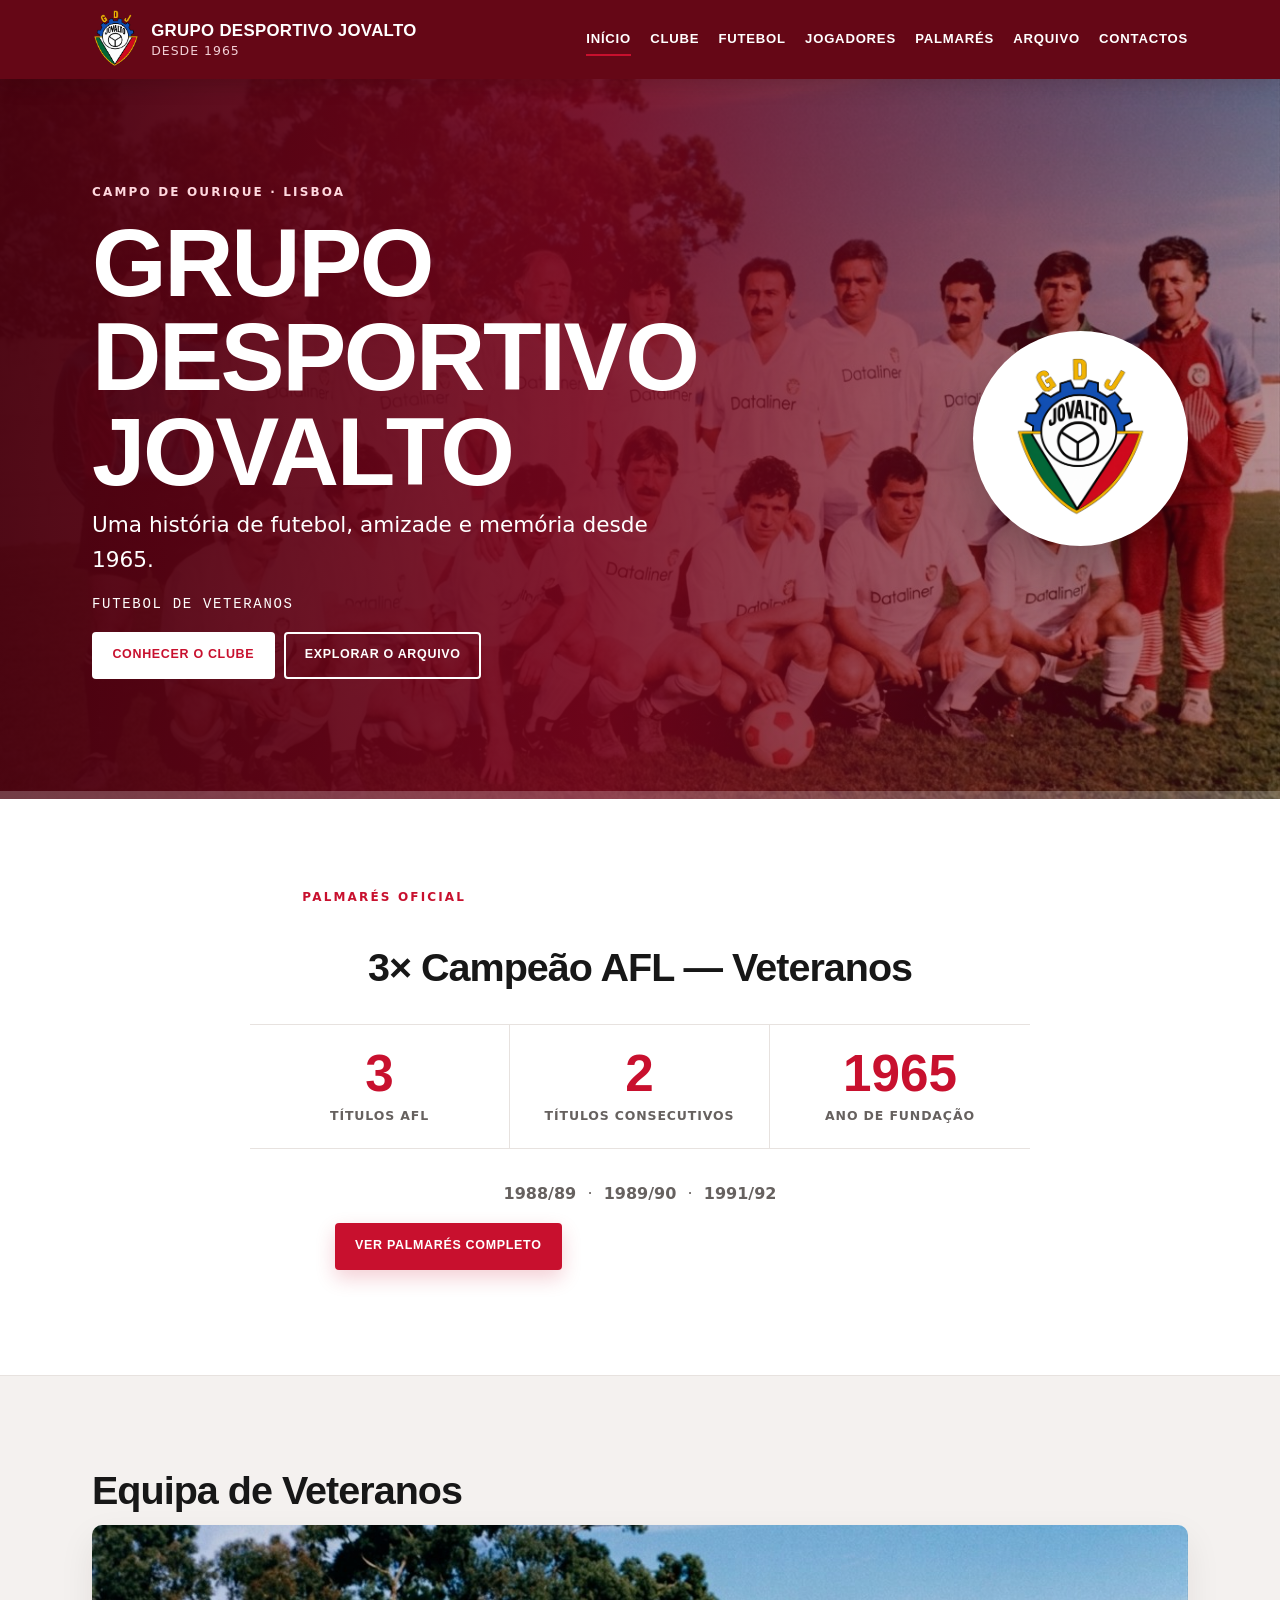
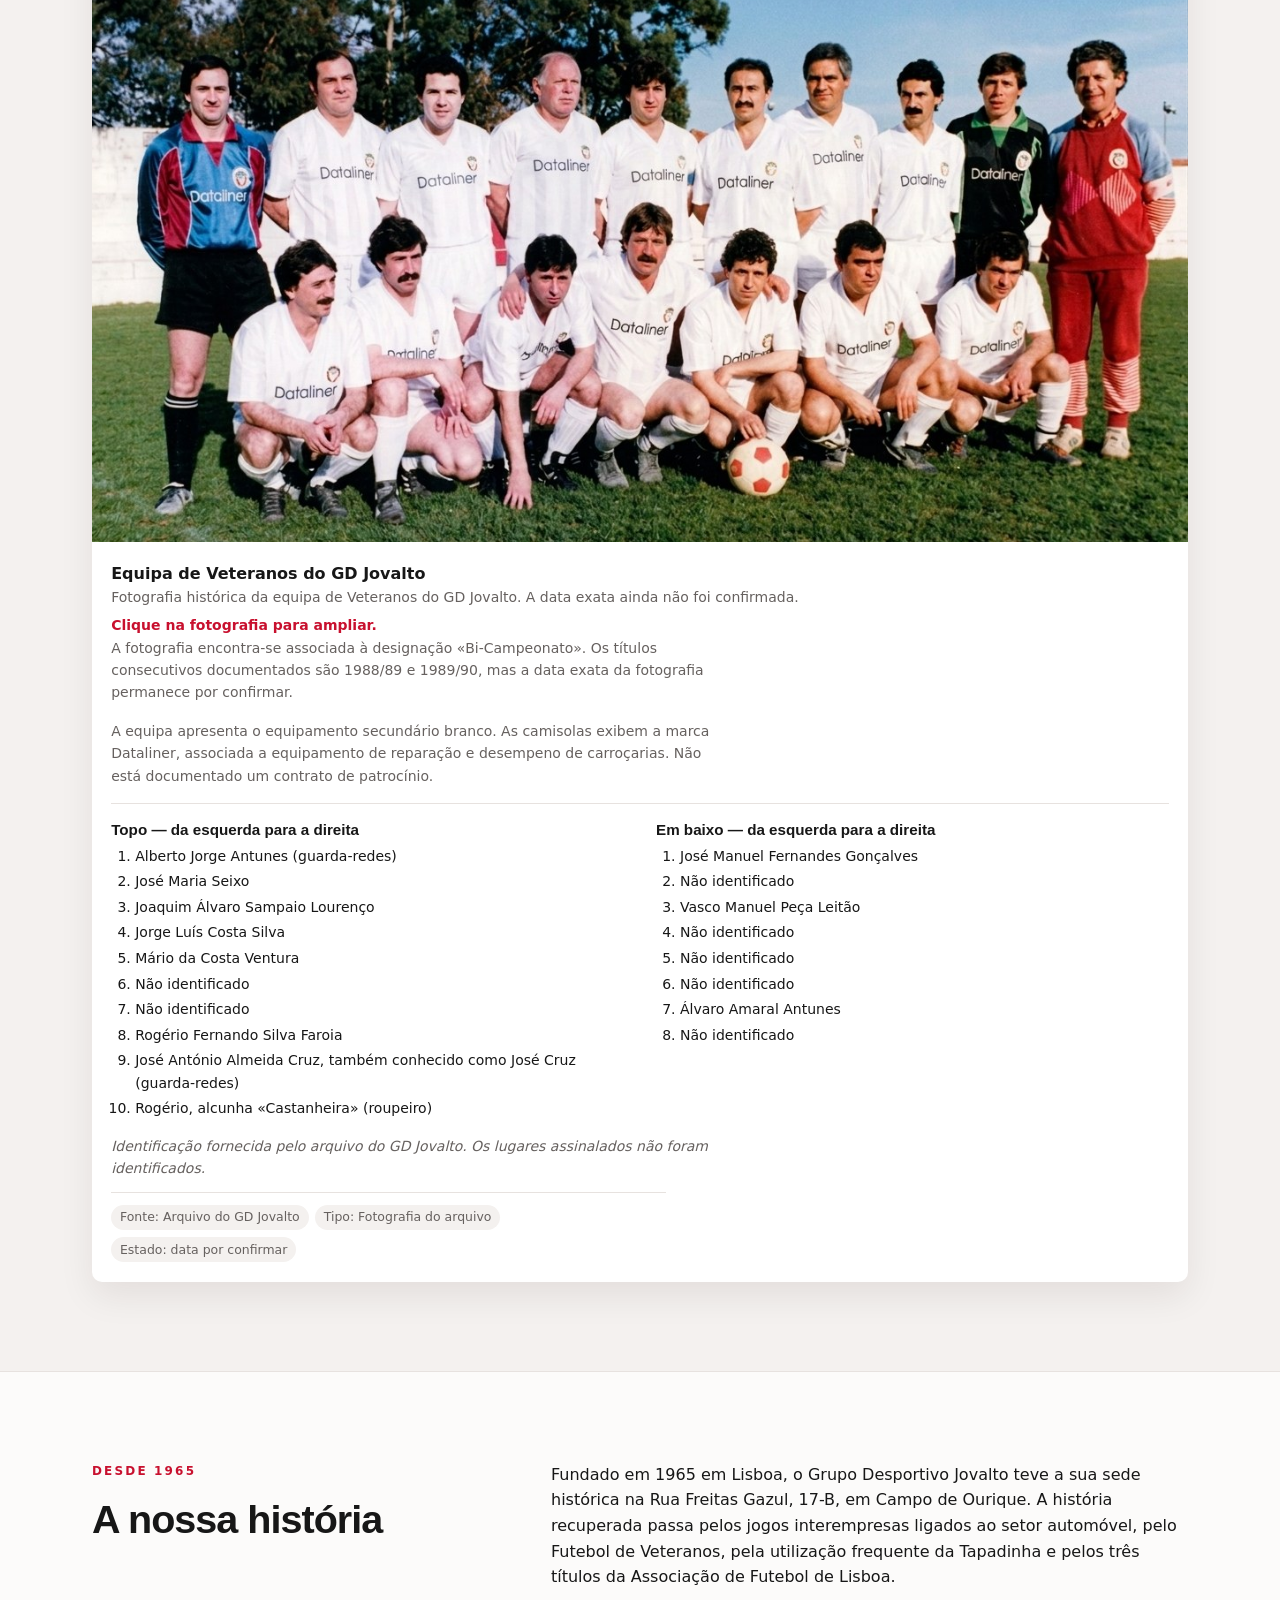
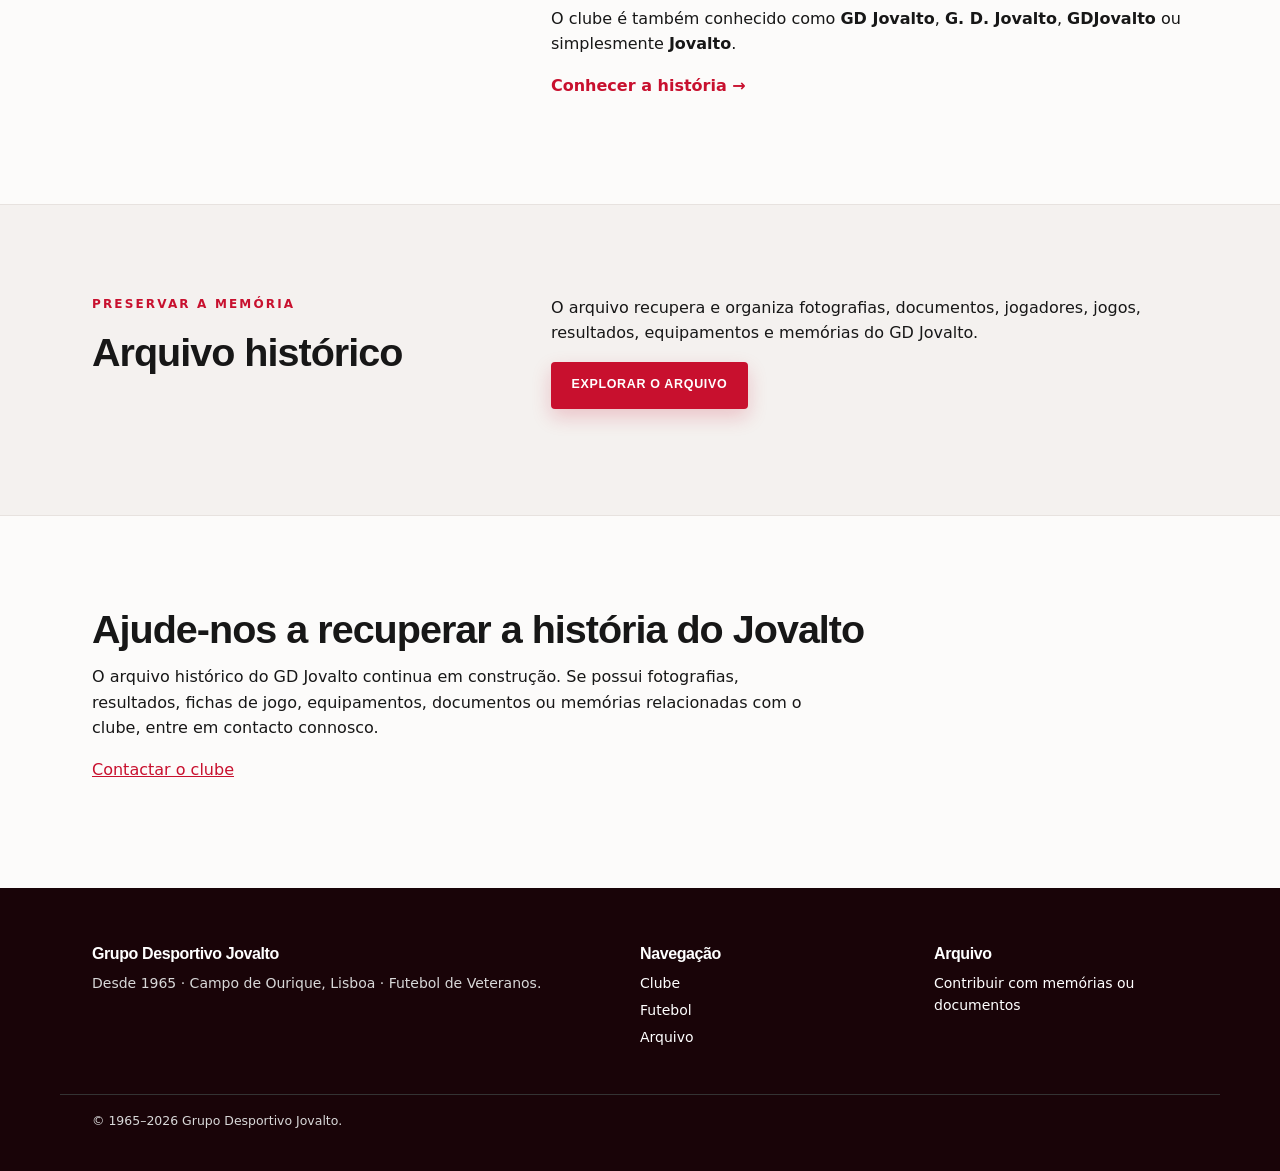
==== commit 7d41854f: "Adiciona nome comum G. D. Jovalto" ====
--- a/website/index.html
+++ b/website/index.html
@@ -3,20 +3,20 @@
 <meta charset="utf-8"><meta name="viewport" content="width=device-width, initial-scale=1">
 <meta name="google-site-verification" content="pWdYmIEIevT3DxBxf0jmAB4-4VpRuRL7R_yM_39Uhe8">
 <title>Grupo Desportivo Jovalto — Campo de Ourique, Lisboa</title>
-<meta name="description" content="Grupo Desportivo Jovalto (GD Jovalto), clube de Futebol de Veteranos fundado em 1965, em Campo de Ourique, Lisboa. História, palmarés e arquivo.">
+<meta name="description" content="Grupo Desportivo Jovalto (GD Jovalto ou G. D. Jovalto), clube de Futebol de Veteranos fundado em 1965, em Campo de Ourique, Lisboa. História, palmarés e arquivo.">
 <meta name="robots" content="index, follow, max-image-preview:large"><link rel="canonical" href="https://gdjovalto.github.io/">
 <meta property="og:type" content="website"><meta property="og:locale" content="pt_PT"><meta property="og:site_name" content="Grupo Desportivo Jovalto"><meta property="og:title" content="Grupo Desportivo Jovalto — Campo de Ourique"><meta property="og:description" content="Desde 1965 · Campo de Ourique, Lisboa · Futebol de Veteranos"><meta property="og:url" content="https://gdjovalto.github.io/"><meta property="og:image" content="https://gdjovalto.github.io/assets/img/foto-equipa-bicampeonato.jpg">
-<script type="application/ld+json">{"@context":"https://schema.org","@type":"SportsOrganization","name":"Grupo Desportivo Jovalto","alternateName":["GD Jovalto","GDJovalto","Jovalto"],"url":"https://gdjovalto.github.io/","logo":"https://gdjovalto.github.io/assets/img/emblema-oficial.png","foundingDate":"1965-01-01","sport":"Futebol de Veteranos","address":{"@type":"PostalAddress","streetAddress":"Rua Freitas Gazul, 17-B","addressLocality":"Campo de Ourique, Lisboa","addressCountry":"PT"}}</script>
-<link rel="icon" type="image/png" href="assets/img/favicon.png"><link rel="stylesheet" href="assets/css/main.css">
+<script type="application/ld+json">{"@context":"https://schema.org","@type":"SportsOrganization","name":"Grupo Desportivo Jovalto","alternateName":["GD Jovalto","G. D. Jovalto","GDJovalto","Jovalto"],"url":"https://gdjovalto.github.io/","logo":"https://gdjovalto.github.io/assets/img/emblema-oficial.png","foundingDate":"1965-01-01","sport":"Futebol de Veteranos","address":{"@type":"PostalAddress","streetAddress":"Rua Freitas Gazul, 17-B","addressLocality":"Campo de Ourique, Lisboa","addressCountry":"PT"}}</script>
+<link rel="icon" type="image/png" href="assets/img/favicon.png"><link rel="stylesheet" href="assets/css/main.css?v=20260925-2">
 </head><body data-raiz=""><a class="skip-link" href="#conteudo">Saltar para o conteúdo</a>
 <header class="site-header"><div class="site-header__inner"><a class="brand" href="index.html"><img src="assets/img/emblema-oficial.png" width="1128" height="1394" alt=""><span class="brand__text"><strong>Grupo Desportivo Jovalto</strong><small>Desde 1965</small></span></a><button class="nav-toggle" type="button" aria-expanded="false" aria-controls="menu-principal">Menu</button><nav id="menu-principal" class="nav" aria-label="Navegação principal"><ul><li><a href="index.html" aria-current="page">Início</a></li><li><a href="clube/index.html">Clube</a></li><li><a href="futebol/index.html">Futebol</a></li><li><a href="jogadores/index.html">Jogadores</a></li><li><a href="palmares/index.html">Palmarés</a></li><li><a href="arquivo/index.html">Arquivo</a></li><li><a href="contactos/index.html">Contactos</a></li></ul></nav></div></header>
 <main id="conteudo">
 <section class="hero"><div class="hero__inner"><div class="hero__conteudo"><p class="hero__sobrelinha">Campo de Ourique · Lisboa</p><h1>Grupo Desportivo<br>Jovalto</h1><p class="hero__lema">Uma história de futebol, amizade e memória desde 1965.</p><p class="hero__meta">Futebol de Veteranos</p><p class="btn-lista"><a class="btn btn--branco" href="clube/index.html">Conhecer o clube</a><a class="btn btn--contorno" href="arquivo/index.html">Explorar o arquivo</a></p></div><span class="emblema-redondo"><img src="assets/img/emblema-oficial.png" width="1128" height="1394" alt="Emblema histórico do Grupo Desportivo Jovalto"></span></div></section>
 <section class="section palmares-destaque"><div class="wrap"><p class="sobrelinha">Palmarés oficial</p><h2>3× Campeão AFL — Veteranos</h2><div class="numeros-clube" aria-label="Resumo do palmarés"><div><strong>3</strong><span>títulos AFL</span></div><div><strong>2</strong><span>títulos consecutivos</span></div><div><strong>1965</strong><span>ano de fundação</span></div></div><p class="epocas-titulos"><strong>1988/89</strong><span>·</span><strong>1989/90</strong><span>·</span><strong>1991/92</strong></p><p><a class="btn btn--vermelho" href="palmares/index.html">Ver palmarés completo</a></p></div></section>
 <section class="section section--alt" id="fotografia-equipa"><div class="wrap"><h2>Equipa de Veteranos</h2><div class="galeria" id="lista-galeria"></div></div></section>
-<section class="section"><div class="wrap destaque-editorial"><div><p class="sobrelinha">Desde 1965</p><h2>A nossa história</h2></div><div><p>Fundado em 1965 em Lisboa, o Grupo Desportivo Jovalto teve a sua sede histórica na Rua Freitas Gazul, 17-B, em Campo de Ourique. A história recuperada passa pelos jogos interempresas ligados ao setor automóvel, pelo Futebol de Veteranos, pela utilização frequente da Tapadinha e pelos três títulos da Associação de Futebol de Lisboa.</p><p>O clube é também conhecido como <strong>GD Jovalto</strong>, <strong>GDJovalto</strong> ou simplesmente <strong>Jovalto</strong>.</p><p><a class="seta-link" href="clube/index.html">Conhecer a história →</a></p></div></div></section>
+<section class="section"><div class="wrap destaque-editorial"><div><p class="sobrelinha">Desde 1965</p><h2>A nossa história</h2></div><div><p>Fundado em 1965 em Lisboa, o Grupo Desportivo Jovalto teve a sua sede histórica na Rua Freitas Gazul, 17-B, em Campo de Ourique. A história recuperada passa pelos jogos interempresas ligados ao setor automóvel, pelo Futebol de Veteranos, pela utilização frequente da Tapadinha e pelos três títulos da Associação de Futebol de Lisboa.</p><p>O clube é também conhecido como <strong>GD Jovalto</strong>, <strong>G. D. Jovalto</strong>, <strong>GDJovalto</strong> ou simplesmente <strong>Jovalto</strong>.</p><p><a class="seta-link" href="clube/index.html">Conhecer a história →</a></p></div></div></section>
 <section class="section section--alt"><div class="wrap destaque-editorial"><div><p class="sobrelinha">Preservar a memória</p><h2>Arquivo histórico</h2></div><div><p>O arquivo recupera e organiza fotografias, documentos, jogadores, jogos, resultados, equipamentos e memórias do GD Jovalto.</p><p><a class="btn btn--vermelho" href="arquivo/index.html">Explorar o arquivo</a></p></div></div></section>
 <section class="section"><div class="wrap"><h2>Ajude-nos a recuperar a história do Jovalto</h2><p>O arquivo histórico do GD Jovalto continua em construção. Se possui fotografias, resultados, fichas de jogo, equipamentos, documentos ou memórias relacionadas com o clube, entre em contacto connosco.</p><p><a href="contactos/index.html">Contactar o clube</a></p></div></section>
 </main>
 <footer class="site-footer"><div class="wrap site-footer__grid"><div><h2>Grupo Desportivo Jovalto</h2><p>Desde 1965 · Campo de Ourique, Lisboa · Futebol de Veteranos.</p></div><div><h2>Navegação</h2><ul><li><a href="clube/index.html">Clube</a></li><li><a href="futebol/index.html">Futebol</a></li><li><a href="arquivo/index.html">Arquivo</a></li></ul></div><div><h2>Arquivo</h2><p><a href="contactos/index.html">Contribuir com memórias ou documentos</a></p></div></div><div class="wrap site-footer__nota"><p>© 1965–<span id="ano-atual">2026</span> Grupo Desportivo Jovalto.</p></div></footer>
-<script src="data/gallery.js"></script><script src="assets/js/main.js"></script></body></html>
+<script src="data/gallery.js"></script><script src="assets/js/main.js?v=20260925-2"></script></body></html>
